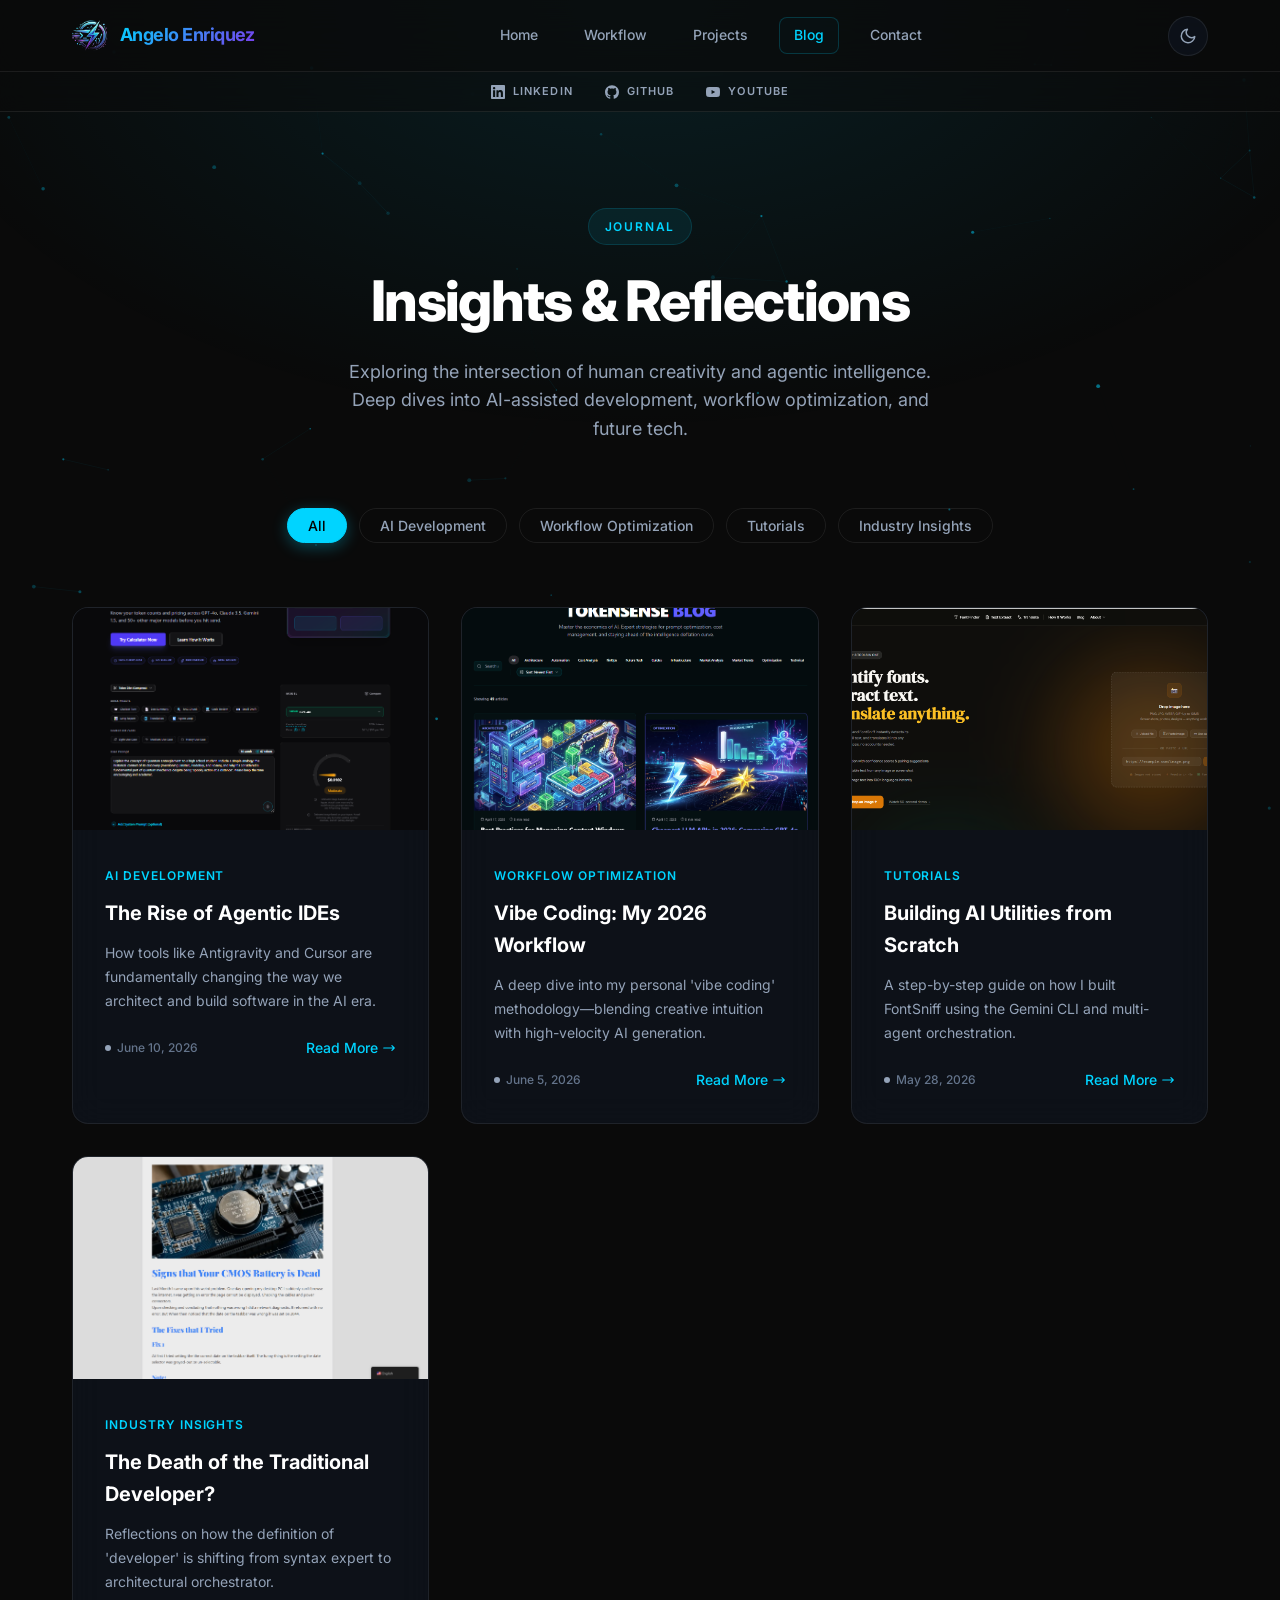
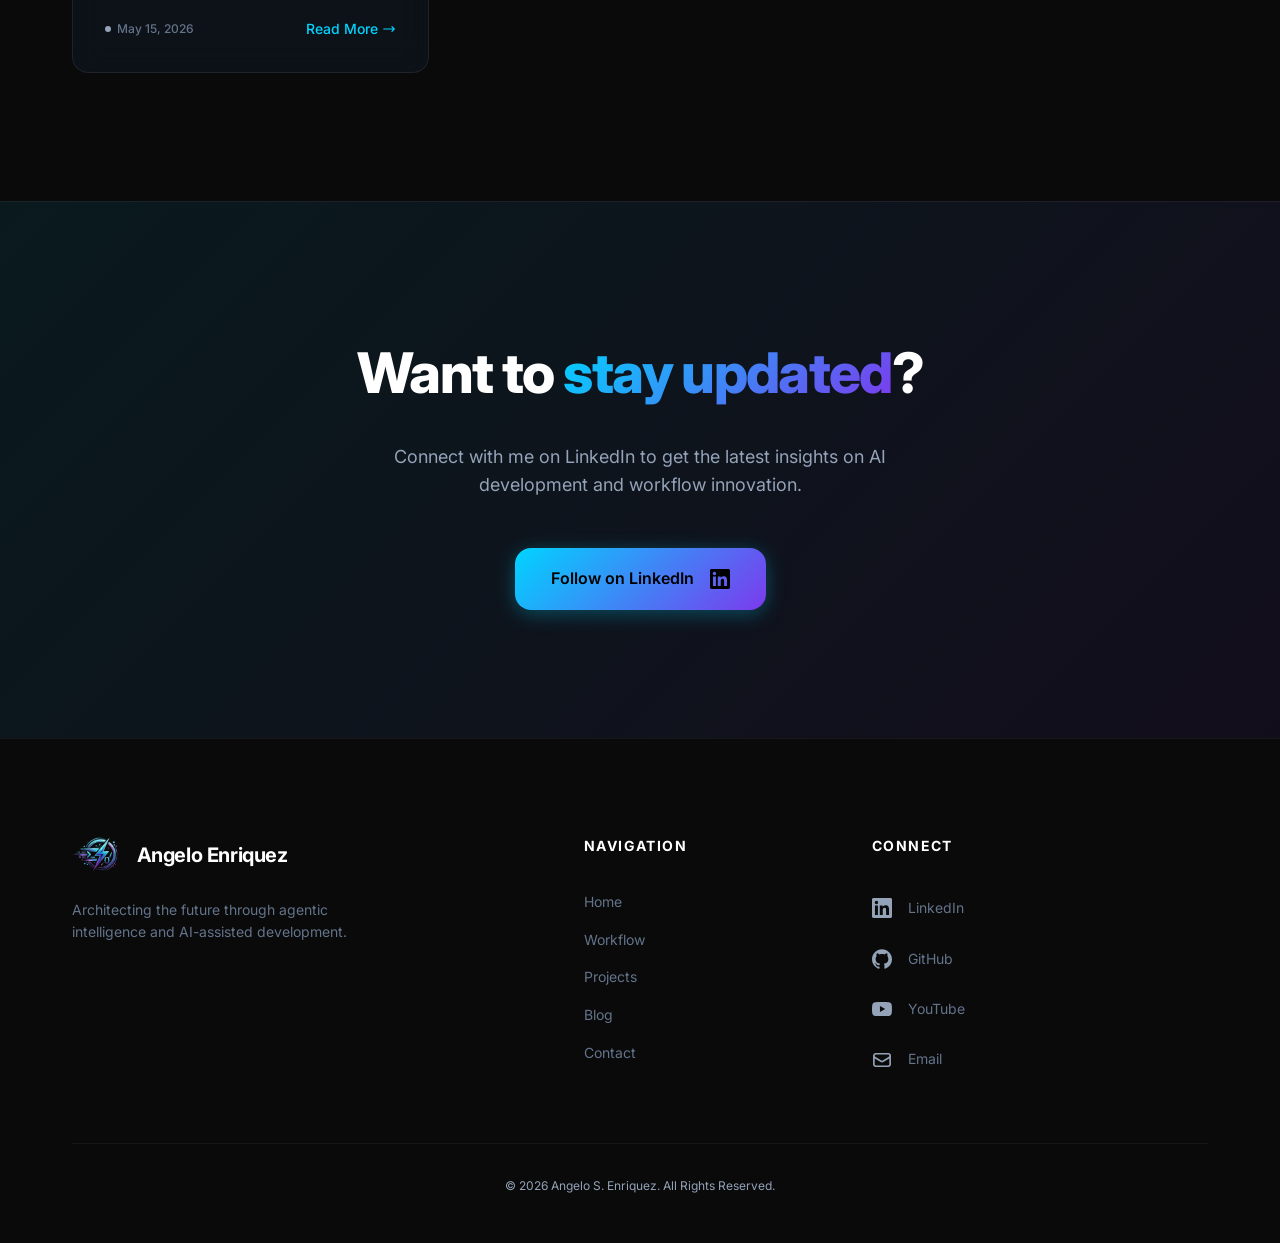
==== blog.html @ d11e5f52 "Update the website" ====
<!DOCTYPE html>
<html lang="en" data-theme="dark">
<head>
  <meta charset="UTF-8">
  <meta name="viewport" content="width=device-width, initial-scale=1.0">
  <title>Blog & Journal — Angelo S. Enriquez</title>
  <meta name="description" content="Read insights and reflections on AI development, workflow optimization, and the future of agentic intelligence by Angelo S. Enriquez.">
  <meta name="author" content="Angelo S. Enriquez">
  <meta property="og:title" content="Journal & Insights — Angelo S. Enriquez">
  <meta property="og:description" content="Deep dives into AI-assisted development, workflow automation, and reflections on the evolving tech landscape.">
  <meta property="og:type" content="website">
  <link rel="stylesheet" href="css/styles.css">
  <link rel="icon" type="image/png" href="Assets/website graphics/portfolio website logo_transparent.png">
</head>
<body>

  <!-- Loading Screen -->
  <div id="loading-screen" class="loading-screen">
    <div class="loader-ring"></div>
    <div class="loader-text">Loading</div>
  </div>

  <!-- Particles -->
  <canvas id="particles-canvas"></canvas>

  <!-- Navigation -->
  <nav class="navbar" role="navigation" aria-label="Main navigation">
    <div class="nav-inner">
      <a href="index.html" class="nav-logo" id="nav-logo">
        <img src="Assets/website graphics/portfolio website logo_transparent.png" alt="Angelo S. Enriquez Logo">
        <span>Angelo Enriquez</span>
      </a>
      <div class="nav-links" id="nav-links">
        <a href="index.html" class="nav-link" data-page="index.html">Home</a>
        <a href="workflow.html" class="nav-link" data-page="workflow.html">Workflow</a>
        <a href="projects.html" class="nav-link" data-page="projects.html">Projects</a>
        <a href="blog.html" class="nav-link active" data-page="blog.html">Blog</a>
        <a href="contact.html" class="nav-link" data-page="contact.html">Contact</a>
      </div>
      <div class="nav-actions">
        <button class="theme-toggle" id="theme-toggle" aria-label="Toggle dark/light mode">
          <svg class="icon-moon" xmlns="http://www.w3.org/2000/svg" fill="none" viewBox="0 0 24 24" stroke="currentColor" stroke-width="2"><path stroke-linecap="round" stroke-linejoin="round" d="M21 12.79A9 9 0 1111.21 3 7 7 0 0021 12.79z"/></svg>
          <svg class="icon-sun" xmlns="http://www.w3.org/2000/svg" fill="none" viewBox="0 0 24 24" stroke="currentColor" stroke-width="2"><circle cx="12" cy="12" r="5"/><path stroke-linecap="round" d="M12 1v2M12 21v2M4.22 4.22l1.42 1.42M18.36 18.36l1.42 1.42M1 12h2M21 12h2M4.22 19.78l1.42-1.42M18.36 5.64l1.42-1.42"/></svg>
        </button>
        <button class="nav-hamburger" id="nav-hamburger" aria-label="Toggle menu">
          <span></span><span></span><span></span>
        </button>
      </div>
    </div>
  </nav>

  <!-- Social Navigation Bar -->
  <div class="social-nav reveal">
    <div class="social-nav-inner">
      <div class="social-nav-list">
        <a href="https://www.linkedin.com/in/angelo-s-enriquez-aug2022/" class="social-nav-item" target="_blank" rel="noopener noreferrer">
          <svg xmlns="http://www.w3.org/2000/svg" fill="currentColor" viewBox="0 0 24 24"><path d="M20.447 20.452h-3.554v-5.569c0-1.328-.027-3.037-1.852-3.037-1.853 0-2.136 1.445-2.136 2.939v5.667H9.351V9h3.414v1.561h.046c.477-.9 1.637-1.85 3.37-1.85 3.601 0 4.267 2.37 4.267 5.455v6.286zM5.337 7.433a2.062 2.062 0 01-2.063-2.065 2.064 2.064 0 112.063 2.065zm1.782 13.019H3.555V9h3.564v11.452zM22.225 0H1.771C.792 0 0 .774 0 1.729v20.542C0 23.227.792 24 1.771 24h20.451C23.2 24 24 23.227 24 22.271V1.729C24 .774 23.2 0 22.222 0h.003z"/></svg>
          <span>LinkedIn</span>
        </a>
        <a href="https://github.com/artosien" class="social-nav-item" target="_blank" rel="noopener noreferrer">
          <svg xmlns="http://www.w3.org/2000/svg" fill="currentColor" viewBox="0 0 24 24"><path d="M12 .297c-6.63 0-12 5.373-12 12 0 5.303 3.438 9.8 8.205 11.385.6.113.82-.258.82-.577 0-.285-.01-1.04-.015-2.04-3.338.724-4.042-1.61-4.042-1.61C4.422 18.07 3.633 17.7 3.633 17.7c-1.087-.744.084-.729.084-.729 1.205.084 1.838 1.236 1.838 1.236 1.07 1.835 2.809 1.305 3.495.998.108-.776.417-1.305.76-1.605-2.665-.3-5.466-1.332-5.466-5.93 0-1.31.465-2.38 1.235-3.22-.135-.303-.54-1.523.105-3.176 0 0 1.005-.322 3.3 1.23.96-.267 1.98-.399 3-.405 1.02.006 2.04.138 3 .405 2.28-1.552 3.285-1.23 3.285-1.23.645 1.653.24 2.873.12 3.176.765.84 1.23 1.91 1.23 3.22 0 4.61-2.805 5.625-5.475 5.92.42.36.81 1.096.81 2.22 0 1.606-.015 2.896-.015 3.286 0 .315.21.69.825.57C20.565 22.092 24 17.592 24 12.297c0-6.627-5.373-12-12-12"/></svg>
          <span>GitHub</span>
        </a>
        <a href="https://www.youtube.com/@VibeCodePH" class="social-nav-item" target="_blank" rel="noopener noreferrer">
          <svg xmlns="http://www.w3.org/2000/svg" fill="currentColor" viewBox="0 0 24 24"><path d="M23.498 6.186a3.016 3.016 0 0 0-2.122-2.136C19.505 3.545 12 3.545 12 3.545s-7.505 0-9.377.505A3.017 3.017 0 0 0 .502 6.186C0 8.07 0 12 0 12s0 3.93.502 5.814a3.016 3.016 0 0 0 2.122 2.136c1.871.505 9.376.505 9.376.505s7.505 0 9.377-.505a3.015 3.015 0 0 0 2.122-2.136C24 15.93 24 12 24 12s0-3.93-.502-5.814zM9.545 15.568V8.432L15.818 12l-6.273 3.568z"/></svg>
          <span>YouTube</span>
        </a>
      </div>
    </div>
  </div>

  <!-- PAGE HEADER -->
  <section class="page-header section">
    <div class="container container--narrow">
      <span class="section-label reveal">Journal</span>
      <h1 class="section-title reveal reveal-delay-1">Insights & Reflections</h1>
      <p class="section-subtitle reveal reveal-delay-2">Exploring the intersection of human creativity and agentic intelligence. Deep dives into AI-assisted development, workflow optimization, and future tech.</p>
    </div>
  </section>

  <!-- BLOG POSTS -->
  <section class="section" style="padding-top: 0;">
    <div class="container">

      <!-- Filters -->
      <div class="filter-bar reveal" id="filter-bar">
        <button class="filter-btn active" data-filter="all">All</button>
        <button class="filter-btn" data-filter="ai">AI Development</button>
        <button class="filter-btn" data-filter="workflow">Workflow Optimization</button>
        <button class="filter-btn" data-filter="tutorials">Tutorials</button>
        <button class="filter-btn" data-filter="insights">Industry Insights</button>
      </div>

      <!-- Blog Grid -->
      <div class="cards-grid cards-grid--3" id="blog-grid">

        <!-- Post 1: AI Development -->
        <article class="project-card reveal" data-category="ai">
          <div class="project-card-image">
            <img src="Assets/Projects imagaes/tokensense-ai_v1_5.png" alt="AI Agent Workflow">
            <div class="project-card-overlay">
              <a href="#" class="btn btn--primary">Read Article</a>
            </div>
          </div>
          <div class="project-card-body">
            <span class="project-card-badge">AI Development</span>
            <h3 class="project-card-title">The Rise of Agentic IDEs</h3>
            <p class="project-card-desc">How tools like Antigravity and Cursor are fundamentally changing the way we architect and build software in the AI era.</p>
            <div class="project-card-footer">
              <span class="blog-date"><span class="dot"></span> June 10, 2026</span>
              <a href="#" class="project-link">
                Read More
                <svg xmlns="http://www.w3.org/2000/svg" fill="none" viewBox="0 0 24 24" stroke="currentColor" stroke-width="2"><path stroke-linecap="round" stroke-linejoin="round" d="M17 8l4 4m0 0l-4 4m4-4H3"/></svg>
              </a>
            </div>
          </div>
        </article>

        <!-- Post 2: Workflow -->
        <article class="project-card reveal reveal-delay-1" data-category="workflow">
          <div class="project-card-image">
            <img src="Assets/Projects imagaes/TOKENSENSE-BLOG.png" alt="Workflow automation">
            <div class="project-card-overlay">
              <a href="#" class="btn btn--primary">Read Article</a>
            </div>
          </div>
          <div class="project-card-body">
            <span class="project-card-badge">Workflow Optimization</span>
            <h3 class="project-card-title">Vibe Coding: My 2026 Workflow</h3>
            <p class="project-card-desc">A deep dive into my personal 'vibe coding' methodology—blending creative intuition with high-velocity AI generation.</p>
            <div class="project-card-footer">
              <span class="blog-date"><span class="dot"></span> June 5, 2026</span>
              <a href="#" class="project-link">
                Read More
                <svg xmlns="http://www.w3.org/2000/svg" fill="none" viewBox="0 0 24 24" stroke="currentColor" stroke-width="2"><path stroke-linecap="round" stroke-linejoin="round" d="M17 8l4 4m0 0l-4 4m4-4H3"/></svg>
              </a>
            </div>
          </div>
        </article>

        <!-- Post 3: Tutorials -->
        <article class="project-card reveal reveal-delay-2" data-category="tutorials">
          <div class="project-card-image">
            <img src="Assets/Projects imagaes/fontsniff image thumb.png" alt="Tutorial thumbnail">
            <div class="project-card-overlay">
              <a href="#" class="btn btn--primary">Read Article</a>
            </div>
          </div>
          <div class="project-card-body">
            <span class="project-card-badge">Tutorials</span>
            <h3 class="project-card-title">Building AI Utilities from Scratch</h3>
            <p class="project-card-desc">A step-by-step guide on how I built FontSniff using the Gemini CLI and multi-agent orchestration.</p>
            <div class="project-card-footer">
              <span class="blog-date"><span class="dot"></span> May 28, 2026</span>
              <a href="#" class="project-link">
                Read More
                <svg xmlns="http://www.w3.org/2000/svg" fill="none" viewBox="0 0 24 24" stroke="currentColor" stroke-width="2"><path stroke-linecap="round" stroke-linejoin="round" d="M17 8l4 4m0 0l-4 4m4-4H3"/></svg>
              </a>
            </div>
          </div>
        </article>

        <!-- Post 4: Insights -->
        <article class="project-card reveal reveal-delay-3" data-category="insights">
          <div class="project-card-image">
            <img src="Assets/Projects imagaes/ayospc blog.png" alt="Tech landscape">
            <div class="project-card-overlay">
              <a href="#" class="btn btn--primary">Read Article</a>
            </div>
          </div>
          <div class="project-card-body">
            <span class="project-card-badge">Industry Insights</span>
            <h3 class="project-card-title">The Death of the Traditional Developer?</h3>
            <p class="project-card-desc">Reflections on how the definition of 'developer' is shifting from syntax expert to architectural orchestrator.</p>
            <div class="project-card-footer">
              <span class="blog-date"><span class="dot"></span> May 15, 2026</span>
              <a href="#" class="project-link">
                Read More
                <svg xmlns="http://www.w3.org/2000/svg" fill="none" viewBox="0 0 24 24" stroke="currentColor" stroke-width="2"><path stroke-linecap="round" stroke-linejoin="round" d="M17 8l4 4m0 0l-4 4m4-4H3"/></svg>
              </a>
            </div>
          </div>
        </article>

      </div>

    </div>
  </section>

  <!-- CTA -->
  <section class="cta-section">
    <div class="container container--narrow cta-content">
      <h2 class="cta-title reveal">Want to <span class="text-gradient">stay updated</span>?</h2>
      <p class="cta-description reveal reveal-delay-1">Connect with me on LinkedIn to get the latest insights on AI development and workflow innovation.</p>
      <a href="https://www.linkedin.com/in/angelo-s-enriquez-aug2022/" class="btn btn--primary btn--large reveal reveal-delay-2" target="_blank" rel="noopener noreferrer">
        Follow on LinkedIn
        <svg xmlns="http://www.w3.org/2000/svg" fill="currentColor" viewBox="0 0 24 24" style="width: 20px; height: 20px; margin-left: 8px;"><path d="M20.447 20.452h-3.554v-5.569c0-1.328-.027-3.037-1.852-3.037-1.853 0-2.136 1.445-2.136 2.939v5.667H9.351V9h3.414v1.561h.046c.477-.9 1.637-1.85 3.37-1.85 3.601 0 4.267 2.37 4.267 5.455v6.286zM5.337 7.433a2.062 2.062 0 01-2.063-2.065 2.064 2.064 0 112.063 2.065zm1.782 13.019H3.555V9h3.564v11.452zM22.225 0H1.771C.792 0 0 .774 0 1.729v20.542C0 23.227.792 24 1.771 24h20.451C23.2 24 24 23.227 24 22.271V1.729C24 .774 23.2 0 22.222 0h.003z"/></svg>
      </a>
    </div>
  </section>

  <!-- FOOTER -->
  <footer class="footer">
    <div class="container">
      <div class="footer-grid">
        <!-- Brand Column -->
        <div class="footer-column footer-column--brand">
          <a href="index.html" class="footer-logo">
            <img src="Assets/website graphics/portfolio website logo_transparent.png" alt="Angelo S. Enriquez Logo">
            <span>Angelo Enriquez</span>
          </a>
          <p class="footer-description">Architecting the future through agentic intelligence and AI-assisted development.</p>
        </div>

        <!-- Navigation Column -->
        <div class="footer-column">
          <h4 class="footer-title">Navigation</h4>
          <ul class="footer-links">
            <li><a href="index.html">Home</a></li>
            <li><a href="workflow.html">Workflow</a></li>
            <li><a href="projects.html">Projects</a></li>
            <li><a href="blog.html">Blog</a></li>
            <li><a href="contact.html">Contact</a></li>
          </ul>
        </div>

        <!-- Social Column -->
        <div class="footer-column">
          <h4 class="footer-title">Connect</h4>
          <div class="footer-social-list">
            <a href="https://www.linkedin.com/in/angelo-s-enriquez-aug2022/" class="footer-social-item" target="_blank" rel="noopener noreferrer">
              <svg xmlns="http://www.w3.org/2000/svg" fill="currentColor" viewBox="0 0 24 24"><path d="M20.447 20.452h-3.554v-5.569c0-1.328-.027-3.037-1.852-3.037-1.853 0-2.136 1.445-2.136 2.939v5.667H9.351V9h3.414v1.561h.046c.477-.9 1.637-1.85 3.37-1.85 3.601 0 4.267 2.37 4.267 5.455v6.286zM5.337 7.433a2.062 2.062 0 01-2.063-2.065 2.064 2.064 0 112.063 2.065zm1.782 13.019H3.555V9h3.564v11.452zM22.225 0H1.771C.792 0 0 .774 0 1.729v20.542C0 23.227.792 24 1.771 24h20.451C23.2 24 24 23.227 24 22.271V1.729C24 .774 23.2 0 22.222 0h.003z"/></svg>
              <span>LinkedIn</span>
            </a>
            <a href="https://github.com/artosien" class="footer-social-item" target="_blank" rel="noopener noreferrer">
              <svg xmlns="http://www.w3.org/2000/svg" fill="currentColor" viewBox="0 0 24 24"><path d="M12 .297c-6.63 0-12 5.373-12 12 0 5.303 3.438 9.8 8.205 11.385.6.113.82-.258.82-.577 0-.285-.01-1.04-.015-2.04-3.338.724-4.042-1.61-4.042-1.61C4.422 18.07 3.633 17.7 3.633 17.7c-1.087-.744.084-.729.084-.729 1.205.084 1.838 1.236 1.838 1.236 1.07 1.835 2.809 1.305 3.495.998.108-.776.417-1.305.76-1.605-2.665-.3-5.466-1.332-5.466-5.93 0-1.31.465-2.38 1.235-3.22-.135-.303-.54-1.523.105-3.176 0 0 1.005-.322 3.3 1.23.96-.267 1.98-.399 3-.405 1.02.006 2.04.138 3 .405 2.28-1.552 3.285-1.23 3.285-1.23.645 1.653.24 2.873.12 3.176.765.84 1.23 1.91 1.23 3.22 0 4.61-2.805 5.625-5.475 5.92.42.36.81 1.096.81 2.22 0 1.606-.015 2.896-.015 3.286 0 .315.21.69.825.57C20.565 22.092 24 17.592 24 12.297c0-6.627-5.373-12-12-12"/></svg>
              <span>GitHub</span>
            </a>
            <a href="https://www.youtube.com/@VibeCodePH" class="footer-social-item" target="_blank" rel="noopener noreferrer">
              <svg xmlns="http://www.w3.org/2000/svg" fill="currentColor" viewBox="0 0 24 24"><path d="M23.498 6.186a3.016 3.016 0 0 0-2.122-2.136C19.505 3.545 12 3.545 12 3.545s-7.505 0-9.377.505A3.017 3.017 0 0 0 .502 6.186C0 8.07 0 12 0 12s0 3.93.502 5.814a3.016 3.016 0 0 0 2.122 2.136c1.871.505 9.376.505 9.376.505s7.505 0 9.377-.505a3.015 3.015 0 0 0 2.122-2.136C24 15.93 24 12 24 12s0-3.93-.502-5.814zM9.545 15.568V8.432L15.818 12l-6.273 3.568z"/></svg>
              <span>YouTube</span>
            </a>
            <a href="mailto:angeloz8enriquez@gmail.com" class="footer-social-item">
              <svg xmlns="http://www.w3.org/2000/svg" fill="none" viewBox="0 0 24 24" stroke="currentColor" stroke-width="2"><path stroke-linecap="round" stroke-linejoin="round" d="M21.75 6.75v10.5a2.25 2.25 0 01-2.25 2.25h-15a2.25 2.25 0 01-2.25-2.25V6.75m19.5 0A2.25 2.25 0 0019.5 4.5h-15a2.25 2.25 0 00-2.25 2.25m19.5 0v.243a2.25 2.25 0 01-1.07 1.916l-7.5 4.615a2.25 2.25 0 01-2.36 0L3.32 8.91a2.25 2.25 0 01-1.07-1.916V6.75"/></svg>
              <span>Email</span>
            </a>
          </div>
        </div>
      </div>
      <div class="footer-bottom">
        <span class="footer-copyright">&copy; 2026 Angelo S. Enriquez. All Rights Reserved.</span>
      </div>
    </div>
  </footer>

  <script src="js/main.js"></script>
  <script src="js/blog.js"></script>
</body>
</html>
---- css/styles.css ----
/* ============================================
   DESIGN SYSTEM — Angelo S. Enriquez Portfolio
   ============================================ */

/* --- Google Fonts --- */
@import url('https://fonts.googleapis.com/css2?family=Inter:wght@400;500;600;700;800;900&display=swap');

/* --- CSS Custom Properties --- */
:root {
  /* Colors */
  --bg-primary: #0A0A0A;
  --bg-secondary: #111827;
  --bg-tertiary: #1a1f2e;
  --accent: #00D4FF;
  --accent-rgb: 0, 212, 255;
  --accent-secondary: #7C3AED;
  --accent-secondary-rgb: 124, 58, 237;
  --text-primary: #FFFFFF;
  --text-muted: #94A3B8;
  --text-dim: #64748b;
  --border-color: rgba(255, 255, 255, 0.06);
  --border-glow: rgba(0, 212, 255, 0.15);
  --glass-bg: rgba(17, 24, 39, 0.6);
  --glass-border: rgba(255, 255, 255, 0.08);
  --glass-shadow: 0 8px 32px rgba(0, 0, 0, 0.4);
  --card-bg: rgba(17, 24, 39, 0.5);
  --card-hover-bg: rgba(17, 24, 39, 0.7);
  --gradient-accent: linear-gradient(135deg, var(--accent), var(--accent-secondary));
  --gradient-hero: linear-gradient(135deg, rgba(0, 212, 255, 0.08), rgba(124, 58, 237, 0.08));
  --gradient-radial: radial-gradient(ellipse at 50% 0%, rgba(0, 212, 255, 0.1) 0%, transparent 60%);

  /* Typography */
  --font-family: 'Inter', -apple-system, BlinkMacSystemFont, 'Segoe UI', sans-serif;
  --font-size-xs: 0.75rem;
  --font-size-sm: 0.875rem;
  --font-size-base: 1rem;
  --font-size-lg: 1.125rem;
  --font-size-xl: 1.25rem;
  --font-size-2xl: 1.5rem;
  --font-size-3xl: 1.875rem;
  --font-size-4xl: 2.25rem;
  --font-size-5xl: clamp(2.5rem, 5vw, 3.5rem);
  --font-size-hero: clamp(2.75rem, 6vw, 4.5rem);
  --line-height-tight: 1.15;
  --line-height-normal: 1.6;
  --letter-spacing-tight: -0.03em;

  /* Spacing */
  --space-xs: 0.5rem;
  --space-sm: 0.75rem;
  --space-md: 1rem;
  --space-lg: 1.5rem;
  --space-xl: 2rem;
  --space-2xl: 3rem;
  --space-3xl: 4rem;
  --space-4xl: 6rem;
  --space-5xl: 8rem;

  /* Layout */
  --container-max: 1200px;
  --container-narrow: 800px;
  --nav-height: 72px;
  --border-radius-sm: 8px;
  --border-radius-md: 12px;
  --border-radius-lg: 16px;
  --border-radius-xl: 24px;
  --border-radius-full: 9999px;

  /* Transitions */
  --transition-fast: 0.2s cubic-bezier(0.4, 0, 0.2, 1);
  --transition-base: 0.3s cubic-bezier(0.4, 0, 0.2, 1);
  --transition-slow: 0.5s cubic-bezier(0.4, 0, 0.2, 1);
  --transition-spring: 0.6s cubic-bezier(0.34, 1.56, 0.64, 1);
}

/* --- Light Theme --- */
[data-theme="light"] {
  --bg-primary: #f8fafc;
  --bg-secondary: #e2e8f0;
  --bg-tertiary: #cbd5e1;
  --text-primary: #0f172a;
  --text-muted: #475569;
  --text-dim: #64748b;
  --border-color: rgba(0, 0, 0, 0.08);
  --border-glow: rgba(0, 212, 255, 0.2);
  --glass-bg: rgba(255, 255, 255, 0.7);
  --glass-border: rgba(0, 0, 0, 0.06);
  --glass-shadow: 0 8px 32px rgba(0, 0, 0, 0.1);
  --card-bg: rgba(255, 255, 255, 0.6);
  --card-hover-bg: rgba(255, 255, 255, 0.85);
  --gradient-hero: linear-gradient(135deg, rgba(0, 212, 255, 0.05), rgba(124, 58, 237, 0.05));
  --gradient-radial: radial-gradient(ellipse at 50% 0%, rgba(0, 212, 255, 0.06) 0%, transparent 60%);
}

/* --- Reset & Base --- */
*,
*::before,
*::after {
  margin: 0;
  padding: 0;
  box-sizing: border-box;
}

html {
  scroll-behavior: smooth;
  -webkit-font-smoothing: antialiased;
  -moz-osx-font-smoothing: grayscale;
}

body {
  font-family: var(--font-family);
  font-size: var(--font-size-base);
  line-height: var(--line-height-normal);
  color: var(--text-primary);
  background-color: var(--bg-primary);
  overflow-x: hidden;
  min-height: 100vh;
}

a {
  color: inherit;
  text-decoration: none;
}

img {
  max-width: 100%;
  height: auto;
  display: block;
}

button {
  font-family: inherit;
  cursor: pointer;
  border: none;
  background: none;
}

ul, ol {
  list-style: none;
}

input, textarea, select {
  font-family: inherit;
  font-size: inherit;
}

::selection {
  background: rgba(var(--accent-rgb), 0.3);
  color: var(--text-primary);
}

/* --- Loading Screen --- */
.loading-screen {
  position: fixed;
  inset: 0;
  z-index: 10000;
  background: var(--bg-primary);
  display: flex;
  align-items: center;
  justify-content: center;
  flex-direction: column;
  gap: var(--space-lg);
  transition: opacity 0.6s ease, visibility 0.6s ease;
}

.loading-screen.hidden {
  opacity: 0;
  visibility: hidden;
  pointer-events: none;
}

.loader-ring {
  width: 56px;
  height: 56px;
  border-radius: 50%;
  border: 3px solid var(--border-color);
  border-top-color: var(--accent);
  animation: spin 0.9s linear infinite;
}

.loader-text {
  font-size: var(--font-size-sm);
  color: var(--text-muted);
  letter-spacing: 0.15em;
  text-transform: uppercase;
  font-weight: 500;
}

@keyframes spin {
  to { transform: rotate(360deg); }
}

/* --- Particle Canvas --- */
#particles-canvas {
  position: fixed;
  inset: 0;
  z-index: 0;
  pointer-events: none;
}

/* --- Container --- */
.container {
  width: 100%;
  max-width: var(--container-max);
  margin: 0 auto;
  padding: 0 var(--space-xl);
}

.container--narrow {
  max-width: var(--container-narrow);
}

/* --- Navigation --- */
.navbar {
  position: fixed;
  top: 0;
  left: 0;
  right: 0;
  height: var(--nav-height);
  z-index: 1000;
  background: rgba(10, 10, 10, 0.75);
  backdrop-filter: blur(20px);
  -webkit-backdrop-filter: blur(20px);
  border-bottom: 1px solid var(--glass-border);
  transition: var(--transition-base);
}

[data-theme="light"] .navbar {
  background: rgba(248, 250, 252, 0.8);
}

.navbar.scrolled {
  background: rgba(10, 10, 10, 0.92);
  box-shadow: 0 4px 30px rgba(0, 0, 0, 0.3);
}

[data-theme="light"] .navbar.scrolled {
  background: rgba(248, 250, 252, 0.95);
  box-shadow: 0 4px 30px rgba(0, 0, 0, 0.08);
}

.nav-inner {
  display: flex;
  align-items: center;
  justify-content: space-between;
  height: 100%;
  max-width: var(--container-max);
  margin: 0 auto;
  padding: 0 var(--space-xl);
}

.nav-logo {
  display: flex;
  align-items: center;
  gap: var(--space-sm);
  font-weight: 700;
  font-size: var(--font-size-lg);
  letter-spacing: var(--letter-spacing-tight);
  z-index: 1001;
  transition: transform var(--transition-fast);
}

.nav-logo:hover {
  transform: scale(1.03);
}

.nav-logo img {
  width: 36px;
  height: 36px;
  border-radius: var(--border-radius-sm);
  object-fit: cover;
  transition: transform var(--transition-base), box-shadow var(--transition-base);
}

.nav-logo:hover img {
  transform: rotate(5deg) scale(1.05);
  box-shadow: 0 0 12px rgba(var(--accent-rgb), 0.35);
}

.nav-logo span {
  background: var(--gradient-accent);
  -webkit-background-clip: text;
  -webkit-text-fill-color: transparent;
  background-clip: text;
}

.nav-links {
  display: flex;
  align-items: center;
  gap: var(--space-md);
}

.nav-link {
  position: relative;
  font-size: var(--font-size-sm);
  font-weight: 500;
  color: var(--text-muted);
  transition: all var(--transition-fast);
  padding: 6px 14px;
  border: 1px solid transparent;
  border-radius: var(--border-radius-sm);
  display: inline-block;
}

.nav-link:hover {
  color: var(--accent);
  background: rgba(var(--accent-rgb), 0.05);
  border-color: rgba(var(--accent-rgb), 0.45);
  box-shadow: 0 0 12px rgba(var(--accent-rgb), 0.25), inset 0 0 6px rgba(var(--accent-rgb), 0.1);
  transform: translateY(-1px);
}

.nav-link.active {
  color: var(--accent);
  background: rgba(var(--accent-rgb), 0.02);
  border-color: rgba(var(--accent-rgb), 0.2);
}

.nav-link--external {
  display: flex;
  align-items: center;
  gap: 4px;
}

.nav-link--external svg {
  width: 12px;
  height: 12px;
  opacity: 0.5;
}

.nav-actions {
  display: flex;
  align-items: center;
  gap: var(--space-md);
}

/* Theme Toggle */
.theme-toggle {
  width: 40px;
  height: 40px;
  border-radius: var(--border-radius-full);
  display: flex;
  align-items: center;
  justify-content: center;
  color: var(--text-muted);
  background: var(--card-bg);
  border: 1px solid var(--glass-border);
  transition: all var(--transition-fast);
}

.theme-toggle:hover {
  color: var(--accent);
  border-color: var(--accent);
  transform: translateY(-2px) scale(1.05);
  box-shadow: 0 4px 12px rgba(var(--accent-rgb), 0.25);
}

.theme-toggle .icon-sun,
.theme-toggle .icon-moon {
  width: 18px;
  height: 18px;
}

.theme-toggle .icon-sun { display: none; }
[data-theme="light"] .theme-toggle .icon-sun { display: block; }
[data-theme="light"] .theme-toggle .icon-moon { display: none; }

/* Mobile Nav */
.nav-hamburger {
  display: none;
  flex-direction: column;
  gap: 5px;
  width: 24px;
  z-index: 1001;
}

.nav-hamburger span {
  display: block;
  width: 100%;
  height: 2px;
  background: var(--text-primary);
  border-radius: 2px;
  transition: var(--transition-base);
  transform-origin: center;
}

.nav-hamburger.active span:nth-child(1) {
  transform: translateY(7px) rotate(45deg);
}

.nav-hamburger.active span:nth-child(2) {
  opacity: 0;
  transform: scaleX(0);
}

.nav-hamburger.active span:nth-child(3) {
  transform: translateY(-7px) rotate(-45deg);
}

@media (max-width: 768px) {
  .nav-hamburger {
    display: flex;
  }

  .nav-links {
    position: fixed;
    inset: 0;
    background: rgba(10, 10, 10, 0.97);
    backdrop-filter: blur(24px);
    flex-direction: column;
    justify-content: center;
    gap: var(--space-2xl);
    transform: translateX(100%);
    transition: transform var(--transition-slow);
    z-index: 1000;
  }

  [data-theme="light"] .nav-links {
    background: rgba(248, 250, 252, 0.97);
  }

  .nav-links.open {
    transform: translateX(0);
  }

  .nav-link {
    font-size: var(--font-size-2xl);
  }

  .nav-actions {
    position: fixed;
    top: var(--space-lg);
    right: calc(var(--space-xl) + 40px);
    z-index: 1001;
  }
}

/* --- Social Navigation Bar --- */
.social-nav {
  position: fixed;
  top: var(--nav-height);
  left: 0;
  right: 0;
  height: 40px;
  background: rgba(10, 10, 10, 0.5);
  backdrop-filter: blur(10px);
  -webkit-backdrop-filter: blur(10px);
  border-bottom: 1px solid var(--glass-border);
  z-index: 999;
  display: flex;
  align-items: center;
  justify-content: center;
  transition: var(--transition-base);
}

[data-theme="light"] .social-nav {
  background: rgba(248, 250, 252, 0.6);
}

.social-nav-inner {
  display: flex;
  align-items: center;
  justify-content: center;
  width: 100%;
  max-width: var(--container-max);
  padding: 0 var(--space-xl);
}

.social-nav-list {
  display: flex;
  gap: var(--space-xl);
  list-style: none;
  padding: 0;
  margin: 0;
}

.social-nav-item {
  display: flex;
  align-items: center;
  gap: var(--space-xs);
  color: var(--text-muted);
  font-size: 11px;
  font-weight: 600;
  text-transform: uppercase;
  letter-spacing: 0.1em;
  text-decoration: none;
  transition: all var(--transition-fast);
}

.social-nav-item:hover {
  color: var(--accent);
  transform: translateY(-1px);
}

.social-nav-item svg {
  width: 14px;
  height: 14px;
}

@media (max-width: 480px) {
  .social-nav-item span {
    display: none;
  }
  .social-nav-list {
    gap: var(--space-2xl);
  }
  .social-nav-item svg {
    width: 18px;
    height: 18px;
  }
}

/* --- Section Base --- */
.section {
  position: relative;
  padding: var(--space-5xl) 0;
  z-index: 1;
}

.section--first {
  padding-top: calc(var(--nav-height) + 40px + var(--space-5xl));
}

.section-header {
  text-align: center;
  margin-bottom: var(--space-4xl);
}

.section-label {
  display: inline-flex;
  align-items: center;
  gap: var(--space-xs);
  font-size: var(--font-size-xs);
  font-weight: 600;
  letter-spacing: 0.15em;
  text-transform: uppercase;
  color: var(--accent);
  margin-bottom: var(--space-lg);
  padding: var(--space-xs) var(--space-md);
  background: rgba(var(--accent-rgb), 0.08);
  border: 1px solid rgba(var(--accent-rgb), 0.15);
  border-radius: var(--border-radius-full);
}

.section-title {
  font-size: var(--font-size-5xl);
  font-weight: 800;
  line-height: var(--line-height-tight);
  letter-spacing: var(--letter-spacing-tight);
  margin-bottom: var(--space-lg);
}

.section-subtitle {
  font-size: var(--font-size-lg);
  color: var(--text-muted);
  max-width: 600px;
  margin: 0 auto;
  line-height: var(--line-height-normal);
}

/* --- Hero Section --- */
.hero {
  min-height: 100vh;
  display: flex;
  align-items: center;
  padding-top: calc(var(--nav-height) + 40px);
  position: relative;
  overflow: hidden;
}

.hero::before {
  content: '';
  position: absolute;
  top: -30%;
  left: 50%;
  transform: translateX(-50%);
  width: 140%;
  height: 80%;
  background: var(--gradient-radial);
  pointer-events: none;
}

.hero-grid {
  display: grid;
  grid-template-columns: 1fr 1fr;
  gap: var(--space-4xl);
  align-items: center;
}

.hero-content {
  position: relative;
  z-index: 2;
}

.hero-badge {
  display: inline-flex;
  align-items: center;
  gap: var(--space-xs);
  font-size: var(--font-size-sm);
  font-weight: 500;
  color: var(--accent);
  padding: var(--space-xs) var(--space-md);
  background: rgba(var(--accent-rgb), 0.08);
  border: 1px solid rgba(var(--accent-rgb), 0.2);
  border-radius: var(--border-radius-full);
  margin-bottom: var(--space-xl);
}

.hero-badge .pulse-dot {
  width: 8px;
  height: 8px;
  background: var(--accent);
  border-radius: 50%;
  animation: pulse-glow 2s infinite;
}

.hero-pretitle {
  display: block;
  font-family: monospace;
  font-size: var(--font-size-lg);
  font-weight: 600;
  color: var(--accent);
  margin-bottom: var(--space-sm);
  letter-spacing: 0.05em;
}

.hero-title {
  font-size: var(--font-size-hero);
  font-weight: 900;
  line-height: 1.05;
  letter-spacing: -0.04em;
  margin-bottom: var(--space-lg);
}

.hero-title .gradient-text {
  background: var(--gradient-accent);
  -webkit-background-clip: text;
  -webkit-text-fill-color: transparent;
  background-clip: text;
}

.hero-subtitle {
  font-size: var(--font-size-sm);
  font-weight: 500;
  color: var(--text-muted);
  letter-spacing: 0.1em;
  text-transform: uppercase;
  margin-bottom: var(--space-xl);
  display: flex;
  align-items: center;
  gap: var(--space-sm);
  flex-wrap: wrap;
}

.hero-subtitle .dot {
  width: 4px;
  height: 4px;
  background: var(--accent);
  border-radius: 50%;
}

.hero-description {
  font-size: var(--font-size-lg);
  color: var(--text-muted);
  line-height: 1.8;
  margin-bottom: var(--space-2xl);
  max-width: 540px;
}

.hero-ctas {
  display: flex;
  gap: var(--space-md);
  flex-wrap: wrap;
}

.hero-visual {
  position: relative;
  z-index: 2;
  display: flex;
  align-items: center;
  justify-content: center;
}

.hero-image-wrapper {
  position: relative;
  width: 380px;
  height: 380px;
}

.hero-image-wrapper::before {
  content: '';
  position: absolute;
  inset: -3px;
  border-radius: 50%;
  background: var(--gradient-accent);
  opacity: 0.5;
  animation: rotate-slow 8s linear infinite;
}

.hero-image-wrapper::after {
  content: '';
  position: absolute;
  inset: -20px;
  border-radius: 50%;
  border: 1px solid rgba(var(--accent-rgb), 0.1);
  animation: pulse-ring 4s ease-in-out infinite;
}

.hero-profile-img {
  width: 100%;
  height: 100%;
  border-radius: 50%;
  object-fit: cover;
  border: 4px solid var(--bg-primary);
  position: relative;
  z-index: 1;
  transition: transform var(--transition-base), border-color var(--transition-base), box-shadow var(--transition-base);
}

.hero-profile-img:hover {
  transform: scale(1.05);
  border-color: var(--accent);
  box-shadow: 0 0 24px rgba(var(--accent-rgb), 0.35);
}

/* Floating elements around hero image */
.hero-float {
  position: absolute;
  padding: var(--space-xs) var(--space-md);
  background: var(--glass-bg);
  backdrop-filter: blur(12px);
  border: 1px solid var(--glass-border);
  border-radius: var(--border-radius-md);
  font-size: var(--font-size-xs);
  font-weight: 500;
  color: var(--text-muted);
  z-index: 3;
  white-space: nowrap;
}

.hero-float--1 {
  top: 10%;
  right: -20px;
  animation: float 6s ease-in-out infinite;
  color: var(--accent);
  border-color: rgba(var(--accent-rgb), 0.2);
}

.hero-float--2 {
  bottom: 15%;
  left: -30px;
  animation: float 6s ease-in-out infinite 1.5s;
  color: var(--accent-secondary);
  border-color: rgba(var(--accent-secondary-rgb), 0.2);
}

.hero-float--3 {
  top: 45%;
  left: -50px;
  animation: float 6s ease-in-out infinite 3s;
}

@media (max-width: 1024px) {
  .hero-grid {
    grid-template-columns: 1fr;
    text-align: center;
    gap: var(--space-3xl);
  }
  .hero-subtitle {
    justify-content: center;
  }
  .hero-description {
    margin: 0 auto var(--space-2xl);
  }
  .hero-ctas {
    justify-content: center;
  }
  .hero-image-wrapper {
    width: 280px;
    height: 280px;
    margin: 0 auto;
  }
  .hero-float { display: none; }
}

@media (max-width: 480px) {
  .hero-title {
    font-size: clamp(2rem, 8vw, 2.75rem);
  }
  .hero-image-wrapper {
    width: 220px;
    height: 220px;
  }
}

/* --- Buttons --- */
.btn {
  display: inline-flex;
  align-items: center;
  justify-content: center;
  gap: var(--space-xs);
  padding: 14px 28px;
  font-size: var(--font-size-sm);
  font-weight: 600;
  border-radius: var(--border-radius-md);
  transition: all var(--transition-base);
  position: relative;
  overflow: hidden;
}

.btn--primary {
  background: var(--gradient-accent);
  color: #000;
  box-shadow: 0 4px 20px rgba(var(--accent-rgb), 0.3);
}

.btn--primary:hover {
  transform: translateY(-2px);
  box-shadow: 0 8px 30px rgba(var(--accent-rgb), 0.45);
}

.btn--secondary {
  background: transparent;
  color: var(--text-primary);
  border: 1px solid var(--glass-border);
  backdrop-filter: blur(8px);
}

.btn--secondary:hover {
  border-color: var(--accent);
  color: var(--accent);
  transform: translateY(-2px);
  box-shadow: 0 4px 20px rgba(var(--accent-rgb), 0.15);
}

.btn--large {
  padding: 18px 36px;
  font-size: var(--font-size-base);
  border-radius: var(--border-radius-lg);
}

.btn svg {
  width: 16px;
  height: 16px;
}

/* --- Cards --- */
.card {
  background: var(--card-bg);
  backdrop-filter: blur(16px);
  border: 1px solid var(--glass-border);
  border-radius: var(--border-radius-lg);
  padding: var(--space-2xl);
  transition: all var(--transition-base);
  position: relative;
  overflow: hidden;
}

.card::before {
  content: '';
  position: absolute;
  top: 0;
  left: 0;
  right: 0;
  height: 1px;
  background: linear-gradient(90deg, transparent, rgba(var(--accent-rgb), 0.3), transparent);
  opacity: 0;
  transition: opacity var(--transition-base);
}

.card:hover {
  background: var(--card-hover-bg);
  border-color: var(--border-glow);
  transform: translateY(-4px);
  box-shadow: 0 16px 40px rgba(0, 0, 0, 0.3), 0 0 0 1px rgba(var(--accent-rgb), 0.1);
}

.card:hover::before {
  opacity: 1;
}

.card-icon {
  width: 48px;
  height: 48px;
  border-radius: var(--border-radius-md);
  display: flex;
  align-items: center;
  justify-content: center;
  margin-bottom: var(--space-lg);
  background: rgba(var(--accent-rgb), 0.1);
  color: var(--accent);
}

.card-icon svg {
  width: 24px;
  height: 24px;
}

.card-title {
  font-size: var(--font-size-xl);
  font-weight: 700;
  margin-bottom: var(--space-sm);
}

.card-description {
  font-size: var(--font-size-sm);
  color: var(--text-muted);
  line-height: 1.7;
}

/* Cards Grid */
.cards-grid {
  display: grid;
  grid-template-columns: repeat(auto-fit, minmax(260px, 1fr));
  gap: var(--space-xl);
}

.cards-grid--3 {
  grid-template-columns: repeat(3, 1fr);
}

.cards-grid--4 {
  grid-template-columns: repeat(4, 1fr);
}

@media (max-width: 1024px) {
  .cards-grid--3,
  .cards-grid--4 {
    grid-template-columns: repeat(2, 1fr);
  }
}

@media (max-width: 640px) {
  .cards-grid--3,
  .cards-grid--4,
  .cards-grid {
    grid-template-columns: 1fr;
  }
}

/* --- Tech Stack Cards --- */
.tech-category {
  margin-bottom: var(--space-xs);
}

.tech-category-title {
  font-size: var(--font-size-sm);
  font-weight: 600;
  color: var(--accent);
  margin-bottom: var(--space-md);
  text-transform: uppercase;
  letter-spacing: 0.1em;
}

.tech-pills {
  display: flex;
  flex-wrap: wrap;
  gap: var(--space-xs);
}

.tech-pill {
  display: inline-flex;
  align-items: center;
  gap: 6px;
  padding: 6px 14px;
  font-size: var(--font-size-xs);
  font-weight: 500;
  color: var(--text-muted);
  background: rgba(255, 255, 255, 0.04);
  border: 1px solid var(--glass-border);
  border-radius: var(--border-radius-full);
  transition: all var(--transition-fast);
}

.tech-pill svg {
  width: 14px;
  height: 14px;
  flex-shrink: 0;
  transition: transform var(--transition-fast);
}

.tech-pill:hover svg {
  transform: scale(1.15);
}

.tech-pill:hover {
  color: var(--accent);
  border-color: rgba(var(--accent-rgb), 0.3);
  background: rgba(var(--accent-rgb), 0.06);
}

/* --- Project Cards --- */
.project-card {
  background: var(--card-bg);
  backdrop-filter: blur(16px);
  border: 1px solid var(--glass-border);
  border-radius: var(--border-radius-lg);
  overflow: hidden;
  transition: all var(--transition-base);
  position: relative;
}

.project-card:hover {
  border-color: var(--border-glow);
  transform: translateY(-6px);
  box-shadow: 0 20px 50px rgba(0, 0, 0, 0.35), 0 0 0 1px rgba(var(--accent-rgb), 0.1);
}

.project-card-image {
  position: relative;
  overflow: hidden;
  aspect-ratio: 16 / 10;
}

.project-card-image img {
  width: 100%;
  height: 100%;
  object-fit: cover;
  transition: transform var(--transition-slow);
}

.project-card:hover .project-card-image img {
  transform: scale(1.05);
}

.project-card-overlay {
  position: absolute;
  inset: 0;
  background: linear-gradient(to top, rgba(10, 10, 10, 0.8) 0%, transparent 60%);
  opacity: 0;
  transition: opacity var(--transition-base);
  display: flex;
  align-items: flex-end;
  padding: var(--space-lg);
}

.project-card:hover .project-card-overlay {
  opacity: 1;
}

.project-card-body {
  padding: var(--space-xl);
}

.project-card-badge {
  display: inline-flex;
  align-items: center;
  gap: 6px;
  font-size: var(--font-size-xs);
  font-weight: 600;
  text-transform: uppercase;
  letter-spacing: 0.08em;
  color: var(--accent);
  margin-bottom: var(--space-sm);
}

.project-card-title {
  font-size: var(--font-size-xl);
  font-weight: 700;
  margin-bottom: var(--space-sm);
}

.project-card-desc {
  font-size: var(--font-size-sm);
  color: var(--text-muted);
  line-height: 1.7;
  margin-bottom: var(--space-lg);
}

.project-card-footer {
  display: flex;
  align-items: center;
  justify-content: space-between;
}

.project-status {
  display: inline-flex;
  align-items: center;
  gap: 6px;
  font-size: var(--font-size-xs);
  font-weight: 500;
  color: #34d399;
}

.project-status .dot {
  width: 6px;
  height: 6px;
  background: #34d399;
  border-radius: 50%;
  animation: pulse-glow 2s infinite;
}

.project-link {
  font-size: var(--font-size-sm);
  font-weight: 500;
  color: var(--accent);
  display: inline-flex;
  align-items: center;
  gap: 4px;
  transition: gap var(--transition-fast);
}

.project-link:hover {
  gap: 8px;
}

.project-link svg {
  width: 14px;
  height: 14px;
}

.blog-date {
  display: inline-flex;
  align-items: center;
  gap: 6px;
  font-size: var(--font-size-xs);
  font-weight: 500;
  color: var(--text-dim);
}

.blog-date .dot {
  width: 6px;
  height: 6px;
  background: var(--text-muted);
  border-radius: 50%;
}

/* --- Project Filters --- */
.filter-bar {
  display: flex;
  align-items: center;
  justify-content: center;
  gap: var(--space-sm);
  margin-bottom: var(--space-3xl);
  flex-wrap: wrap;
}

.filter-btn {
  padding: 8px 20px;
  font-size: var(--font-size-sm);
  font-weight: 500;
  color: var(--text-muted);
  background: transparent;
  border: 1px solid var(--glass-border);
  border-radius: var(--border-radius-full);
  transition: all var(--transition-fast);
}

.filter-btn:hover {
  color: var(--text-primary);
  border-color: var(--text-dim);
}

.filter-btn.active {
  color: #000;
  background: var(--accent);
  border-color: var(--accent);
  box-shadow: 0 4px 15px rgba(var(--accent-rgb), 0.3);
}

[data-theme="light"] .filter-btn.active {
  color: #fff;
}

/* --- About Section --- */
.about-grid {
  display: grid;
  grid-template-columns: 1fr 1fr;
  gap: var(--space-4xl);
  align-items: center;
}

.about-text h2 {
  font-size: var(--font-size-4xl);
  font-weight: 800;
  letter-spacing: var(--letter-spacing-tight);
  margin-bottom: var(--space-xl);
}

.about-text p {
  font-size: var(--font-size-base);
  color: var(--text-muted);
  line-height: 1.8;
  margin-bottom: var(--space-lg);
}

.about-mission {
  display: flex;
  flex-direction: column;
  gap: var(--space-xs);
  margin-top: var(--space-xl);
  padding: var(--space-xl);
  background: rgba(var(--accent-rgb), 0.04);
  border-left: 3px solid var(--accent);
  border-radius: 0 var(--border-radius-md) var(--border-radius-md) 0;
}

.about-mission span {
  font-size: var(--font-size-xl);
  font-weight: 700;
  color: var(--text-primary);
}

.about-image-wrapper {
  position: relative;
  display: flex;
  justify-content: center;
}

.about-image-card {
  width: 340px;
  border-radius: var(--border-radius-xl);
  overflow: hidden;
  border: 1px solid var(--glass-border);
  box-shadow: var(--glass-shadow);
  transition: transform var(--transition-base), border-color var(--transition-base), box-shadow var(--transition-base);
}

.about-image-card:hover {
  transform: translateY(-4px);
  border-color: var(--border-glow);
  box-shadow: 0 20px 45px rgba(0, 0, 0, 0.45), 0 0 0 1px rgba(var(--accent-rgb), 0.15);
}

.about-image-card img {
  width: 100%;
  aspect-ratio: 3/4;
  object-fit: cover;
  transition: transform var(--transition-base);
}

.about-image-card:hover img {
  transform: scale(1.06);
}

@media (max-width: 768px) {
  .about-grid {
    grid-template-columns: 1fr;
    gap: var(--space-2xl);
  }
  .about-image-card {
    width: 260px;
    margin: 0 auto;
  }
}

/* --- Philosophy Section --- */
.philosophy-section {
  text-align: center;
  padding: var(--space-5xl) 0;
  background: var(--gradient-hero);
  border-top: 1px solid var(--border-color);
  border-bottom: 1px solid var(--border-color);
}

.philosophy-title {
  font-size: var(--font-size-5xl);
  font-weight: 800;
  letter-spacing: var(--letter-spacing-tight);
  margin-bottom: var(--space-2xl);
}

.philosophy-title .gradient-text {
  background: var(--gradient-accent);
  -webkit-background-clip: text;
  -webkit-text-fill-color: transparent;
  background-clip: text;
}

.philosophy-text {
  max-width: 680px;
  margin: 0 auto;
  font-size: var(--font-size-lg);
  color: var(--text-muted);
  line-height: 1.9;
}

.philosophy-text p {
  margin-bottom: var(--space-lg);
}

/* --- Workflow Timeline --- */
.workflow-timeline {
  position: relative;
  max-width: 700px;
  margin: 0 auto;
}

.workflow-timeline::before {
  content: '';
  position: absolute;
  left: 28px;
  top: 0;
  bottom: 0;
  width: 2px;
  background: linear-gradient(to bottom, var(--accent), var(--accent-secondary), var(--accent));
  opacity: 0.3;
}

.workflow-step {
  position: relative;
  padding-left: 80px;
  margin-bottom: var(--space-3xl);
}

.workflow-step:last-child {
  margin-bottom: 0;
}

.workflow-node {
  position: absolute;
  left: 12px;
  top: 0;
  width: 34px;
  height: 34px;
  border-radius: 50%;
  background: var(--bg-primary);
  border: 2px solid var(--accent);
  display: flex;
  align-items: center;
  justify-content: center;
  font-size: var(--font-size-xs);
  font-weight: 700;
  color: var(--accent);
  z-index: 1;
  transition: all var(--transition-base);
}

.workflow-step:hover .workflow-node {
  background: var(--accent);
  color: #000;
  box-shadow: 0 0 20px rgba(var(--accent-rgb), 0.4);
}

.workflow-card {
  background: var(--card-bg);
  backdrop-filter: blur(16px);
  border: 1px solid var(--glass-border);
  border-radius: var(--border-radius-lg);
  padding: var(--space-2xl);
  transition: all var(--transition-base);
}

.workflow-card:hover {
  border-color: var(--border-glow);
  box-shadow: 0 12px 30px rgba(0, 0, 0, 0.3);
}

.workflow-step-title {
  font-size: var(--font-size-xl);
  font-weight: 700;
  margin-bottom: var(--space-md);
}

.workflow-tools {
  display: flex;
  flex-wrap: wrap;
  gap: var(--space-xs);
  margin-bottom: var(--space-md);
}

.workflow-tool-badge {
  padding: 4px 12px;
  font-size: var(--font-size-xs);
  font-weight: 500;
  color: var(--accent);
  background: rgba(var(--accent-rgb), 0.08);
  border: 1px solid rgba(var(--accent-rgb), 0.2);
  border-radius: var(--border-radius-full);
}

.workflow-purpose {
  font-size: var(--font-size-sm);
  color: var(--text-muted);
  line-height: 1.7;
}

@media (max-width: 640px) {
  .workflow-timeline::before {
    left: 18px;
  }
  .workflow-step {
    padding-left: 60px;
  }
  .workflow-node {
    left: 2px;
    width: 30px;
    height: 30px;
  }
}

/* --- Contact Form --- */
.contact-grid {
  display: grid;
  grid-template-columns: 1fr 1fr;
  gap: var(--space-3xl);
}

.form-group {
  margin-bottom: var(--space-lg);
}

.form-label {
  display: block;
  font-size: var(--font-size-sm);
  font-weight: 500;
  color: var(--text-muted);
  margin-bottom: var(--space-xs);
}

.form-input,
.form-textarea,
.form-select {
  width: 100%;
  padding: 14px 16px;
  font-size: var(--font-size-sm);
  color: var(--text-primary);
  background: rgba(255, 255, 255, 0.04);
  border: 1px solid var(--glass-border);
  border-radius: var(--border-radius-md);
  outline: none;
  transition: all var(--transition-fast);
}

.form-input:focus,
.form-textarea:focus,
.form-select:focus {
  border-color: var(--accent);
  box-shadow: 0 0 0 3px rgba(var(--accent-rgb), 0.1);
}

.form-input.error,
.form-textarea.error {
  border-color: #ef4444;
  box-shadow: 0 0 0 3px rgba(239, 68, 68, 0.1);
}

.form-error {
  font-size: var(--font-size-xs);
  color: #ef4444;
  margin-top: 4px;
  display: none;
}

.form-error.visible {
  display: block;
}

.form-textarea {
  min-height: 140px;
  resize: vertical;
}

.form-select {
  appearance: none;
  background-image: url("data:image/svg+xml,%3Csvg width='10' height='6' xmlns='http://www.w3.org/2000/svg'%3E%3Cpath d='M1 1l4 4 4-4' stroke='%2394A3B8' fill='none' stroke-width='1.5' stroke-linecap='round'/%3E%3C/svg%3E");
  background-repeat: no-repeat;
  background-position: right 16px center;
  padding-right: 40px;
}

.form-select option {
  background: var(--bg-secondary);
  color: var(--text-primary);
}

.form-success {
  display: none;
  padding: var(--space-xl);
  text-align: center;
  background: rgba(52, 211, 153, 0.08);
  border: 1px solid rgba(52, 211, 153, 0.2);
  border-radius: var(--border-radius-md);
  color: #34d399;
  font-weight: 500;
}

.form-success.visible {
  display: block;
}

/* Contact Info Side */
.contact-info-card {
  background: var(--card-bg);
  backdrop-filter: blur(16px);
  border: 1px solid var(--glass-border);
  border-radius: var(--border-radius-lg);
  padding: var(--space-2xl);
  height: fit-content;
}

.contact-info-item {
  display: flex;
  align-items: flex-start;
  gap: var(--space-md);
  padding: var(--space-lg) 0;
  border-bottom: 1px solid var(--border-color);
}

.contact-info-item:last-child {
  border-bottom: none;
}

.contact-info-icon {
  width: 40px;
  height: 40px;
  border-radius: var(--border-radius-sm);
  background: rgba(var(--accent-rgb), 0.1);
  display: flex;
  align-items: center;
  justify-content: center;
  color: var(--accent);
  flex-shrink: 0;
}

.contact-info-icon svg {
  width: 18px;
  height: 18px;
}

.contact-info-label {
  font-size: var(--font-size-xs);
  color: var(--text-dim);
  margin-bottom: 2px;
  text-transform: uppercase;
  letter-spacing: 0.05em;
}

.contact-info-value {
  font-size: var(--font-size-sm);
  font-weight: 500;
  color: var(--text-primary);
}

.contact-info-value a {
  color: var(--accent);
  transition: opacity var(--transition-fast);
}

.contact-info-value a:hover {
  opacity: 0.8;
}

@media (max-width: 768px) {
  .contact-grid {
    grid-template-columns: 1fr;
  }
}

/* --- CTA Section --- */
.cta-section {
  text-align: center;
  padding: var(--space-5xl) 0;
  position: relative;
  overflow: hidden;
}

.cta-section::before {
  content: '';
  position: absolute;
  inset: 0;
  background: var(--gradient-hero);
  border-top: 1px solid var(--border-color);
}

.cta-content {
  position: relative;
  z-index: 1;
}

.cta-title {
  font-size: var(--font-size-5xl);
  font-weight: 800;
  letter-spacing: var(--letter-spacing-tight);
  margin-bottom: var(--space-lg);
}

.cta-description {
  font-size: var(--font-size-lg);
  color: var(--text-muted);
  max-width: 540px;
  margin: 0 auto var(--space-2xl);
}

/* --- Footer --- */
.footer {
  padding: var(--space-4xl) 0 var(--space-2xl);
  border-top: 1px solid var(--border-color);
  background: rgba(10, 10, 12, 0.5);
  position: relative;
  z-index: 1;
}

.footer-grid {
  display: grid;
  grid-template-columns: 2fr 1fr 1.5fr;
  gap: var(--space-3xl);
  margin-bottom: var(--space-3xl);
}

.footer-column {
  display: flex;
  flex-direction: column;
  gap: var(--space-lg);
}

.footer-logo {
  display: flex;
  align-items: center;
  gap: var(--space-sm);
  font-size: var(--font-size-xl);
  font-weight: 700;
  color: var(--text-bright);
  text-decoration: none;
  letter-spacing: -0.02em;
}

.footer-logo img {
  height: 40px;
  width: auto;
}

.footer-description {
  color: var(--text-dim);
  font-size: var(--font-size-sm);
  line-height: 1.6;
  max-width: 320px;
}

.footer-title {
  font-size: var(--font-size-sm);
  text-transform: uppercase;
  letter-spacing: 0.1em;
  color: var(--text-bright);
  font-weight: 700;
  margin-bottom: var(--space-xs);
}

.footer-links {
  list-style: none;
  padding: 0;
  margin: 0;
  display: flex;
  flex-direction: column;
  gap: var(--space-sm);
}

.footer-links a {
  color: var(--text-dim);
  text-decoration: none;
  font-size: var(--font-size-sm);
  transition: color var(--transition-fast);
}

.footer-links a:hover {
  color: var(--accent);
}

.footer-social-list {
  display: flex;
  flex-direction: column;
  gap: var(--space-sm);
}

.footer-social-item {
  display: flex;
  align-items: center;
  gap: var(--space-md);
  color: var(--text-dim);
  text-decoration: none;
  font-size: var(--font-size-sm);
  transition: all var(--transition-fast);
  padding: var(--space-xs) 0;
}

.footer-social-item svg {
  width: 20px;
  height: 20px;
  color: var(--text-muted);
  transition: color var(--transition-fast);
}

.footer-social-item:hover {
  color: var(--text-bright);
  transform: translateX(4px);
}

.footer-social-item:hover svg {
  color: var(--accent);
}

.footer-bottom {
  padding-top: var(--space-xl);
  border-top: 1px solid rgba(255, 255, 255, 0.05);
  display: flex;
  justify-content: center;
}

.footer-copyright {
  font-size: var(--font-size-xs);
  color: var(--text-muted);
}

@media (max-width: 992px) {
  .footer-grid {
    grid-template-columns: 1fr 1fr;
  }
  .footer-column--brand {
    grid-column: span 2;
  }
}

@media (max-width: 640px) {
  .footer-grid {
    grid-template-columns: 1fr;
    gap: var(--space-2xl);
  }
  .footer-column--brand {
    grid-column: span 1;
    text-align: center;
    align-items: center;
  }
  .footer-column {
    text-align: center;
    align-items: center;
  }
}

/* --- Scroll Reveal Animations --- */
.reveal {
  opacity: 0;
  transform: translateY(30px);
  transition: opacity 0.7s cubic-bezier(0.4, 0, 0.2, 1),
              transform 0.7s cubic-bezier(0.4, 0, 0.2, 1);
}

.reveal.revealed {
  opacity: 1;
  transform: translateY(0);
}

.reveal-delay-1 { transition-delay: 0.1s; }
.reveal-delay-2 { transition-delay: 0.2s; }
.reveal-delay-3 { transition-delay: 0.3s; }
.reveal-delay-4 { transition-delay: 0.4s; }

/* --- Coming Soon --- */
.coming-soon-grid {
  display: grid;
  grid-template-columns: repeat(auto-fit, minmax(200px, 1fr));
  gap: var(--space-md);
}

.coming-soon-card {
  padding: var(--space-xl);
  text-align: center;
  background: var(--card-bg);
  border: 1px dashed var(--glass-border);
  border-radius: var(--border-radius-lg);
  color: var(--text-dim);
  font-size: var(--font-size-sm);
  font-weight: 500;
  transition: all var(--transition-base);
}

.coming-soon-card:hover {
  border-color: var(--border-glow);
  color: var(--text-muted);
  border-style: solid;
}

/* --- Page Header --- */
.page-header {
  padding-top: calc(var(--nav-height) + 40px + var(--space-4xl));
  padding-bottom: var(--space-3xl);
  text-align: center;
  position: relative;
}

.page-header::before {
  content: '';
  position: absolute;
  top: 0;
  left: 50%;
  transform: translateX(-50%);
  width: 140%;
  height: 100%;
  background: var(--gradient-radial);
  pointer-events: none;
}

/* --- Keyframe Animations --- */
@keyframes pulse-glow {
  0%, 100% { opacity: 1; box-shadow: 0 0 0 0 rgba(var(--accent-rgb), 0.4); }
  50% { opacity: 0.7; box-shadow: 0 0 0 6px rgba(var(--accent-rgb), 0); }
}

@keyframes pulse-ring {
  0%, 100% { transform: scale(1); opacity: 0.3; }
  50% { transform: scale(1.05); opacity: 0.1; }
}

@keyframes float {
  0%, 100% { transform: translateY(0); }
  50% { transform: translateY(-12px); }
}

@keyframes rotate-slow {
  from { transform: rotate(0deg); }
  to { transform: rotate(360deg); }
}

@keyframes shimmer {
  0% { background-position: -200% center; }
  100% { background-position: 200% center; }
}

/* --- Utility --- */
.text-gradient {
  background: var(--gradient-accent);
  -webkit-background-clip: text;
  -webkit-text-fill-color: transparent;
  background-clip: text;
}

.text-center { text-align: center; }
.mb-0 { margin-bottom: 0; }
.mt-2xl { margin-top: var(--space-2xl); }
.mt-3xl { margin-top: var(--space-3xl); }

/* --- Back to Top --- */
.back-to-top {
  position: fixed;
  bottom: 30px;
  right: 30px;
  width: 46px;
  height: 46px;
  background: var(--accent);
  color: #000;
  border: none;
  border-radius: var(--border-radius-full);
  display: flex;
  align-items: center;
  justify-content: center;
  cursor: pointer;
  z-index: 99;
  opacity: 0;
  visibility: hidden;
  transform: translateY(20px);
  transition: all var(--transition-base);
  box-shadow: 0 8px 25px rgba(var(--accent-rgb), 0.4);
}

[data-theme="light"] .back-to-top {
  color: #fff;
}

.back-to-top.visible {
  opacity: 1;
  visibility: visible;
  transform: translateY(0);
}

.back-to-top:hover {
  background: var(--text-bright);
  transform: translateY(-5px);
  box-shadow: 0 12px 30px rgba(var(--accent-rgb), 0.5);
}

.back-to-top svg {
  width: 22px;
  height: 22px;
}

@media (max-width: 640px) {
  .back-to-top {
    bottom: 20px;
    right: 20px;
    width: 40px;
    height: 40px;
  }
}

/* --- Scrollbar --- */
::-webkit-scrollbar {
  width: 8px;
}

::-webkit-scrollbar-track {
  background: var(--bg-primary);
}

::-webkit-scrollbar-thumb {
  background: var(--bg-tertiary);
  border-radius: 4px;
}

::-webkit-scrollbar-thumb:hover {
  background: var(--text-dim);
}

/* --- Project Modal --- */
.modal {
  position: fixed;
  inset: 0;
  z-index: 1000;
  display: flex;
  align-items: center;
  justify-content: center;
  opacity: 0;
  pointer-events: none;
  transition: opacity var(--transition-normal);
}

.modal.open {
  opacity: 1;
  pointer-events: auto;
}

.modal-backdrop {
  position: absolute;
  inset: 0;
  background: rgba(0, 0, 0, 0.7);
  backdrop-filter: blur(8px);
}

.modal-content {
  position: relative;
  background: var(--bg-primary);
  border: 1px solid var(--glass-border);
  border-radius: var(--border-radius-lg);
  width: 90%;
  max-width: 800px;
  max-height: 90vh;
  overflow-y: auto;
  box-shadow: 0 20px 40px rgba(0, 0, 0, 0.4);
  transform: translateY(20px);
  transition: transform var(--transition-normal);
}

.modal.open .modal-content {
  transform: translateY(0);
}

.modal-close {
  position: absolute;
  top: 15px;
  right: 15px;
  background: var(--bg-tertiary);
  border: none;
  width: 36px;
  height: 36px;
  border-radius: 50%;
  display: flex;
  align-items: center;
  justify-content: center;
  color: var(--text-muted);
  cursor: pointer;
  transition: all var(--transition-fast);
  z-index: 10;
}

.modal-close:hover {
  background: var(--glass-hover);
  color: var(--text-primary);
}

.modal-close svg {
  width: 20px;
  height: 20px;
}

.modal-body {
  padding: var(--space-xl);
}

.modal-header {
  margin-bottom: var(--space-md);
  text-align: center;
}

.modal-title {
  font-size: var(--font-size-3xl);
  font-weight: 800;
  color: var(--text-primary);
  margin-top: var(--space-xs);
}

.modal-main-image {
  width: 100%;
  border-radius: var(--border-radius-md);
  margin-bottom: var(--space-md);
  border: 1px solid var(--glass-border);
}

.modal-description {
  font-size: var(--font-size-md);
  color: var(--text-secondary);
  line-height: 1.7;
  margin-bottom: var(--space-lg);
}

.modal-tech-stack {
  display: flex;
  flex-wrap: wrap;
  gap: 8px;
  margin-bottom: var(--space-xl);
  justify-content: center;
}

.modal-actions {
  display: flex;
  align-items: center;
  justify-content: space-between;
  border-top: 1px solid var(--glass-border);
  padding-top: var(--space-lg);
  margin-bottom: var(--space-xl);
}

/* --- Project Gallery --- */
.modal-main-content h3 {
  font-size: var(--font-size-xl);
  font-weight: 700;
  margin-bottom: var(--space-md);
  color: var(--text-primary);
  text-align: center;
}

.project-gallery {
  display: grid;
  grid-template-columns: repeat(auto-fit, minmax(200px, 1fr));
  gap: var(--space-md);
}

.gallery-image {
  width: 100%;
  height: auto;
  border-radius: var(--border-radius-md);
  border: 1px solid var(--glass-border);
  transition: transform var(--transition-fast);
  cursor: pointer;
}

.gallery-image:hover {
  transform: scale(1.03);
  box-shadow: 0 10px 20px rgba(0,0,0,0.2);
}

/* --- Spinner for Contact Form --- */
.spinner {
  width: 18px;
  height: 18px;
  border: 2px solid rgba(255, 255, 255, 0.3);
  border-top: 2px solid white;
  border-radius: 50%;
  display: inline-block;
  animation: spin 0.8s linear infinite;
  vertical-align: middle;
  margin-right: 8px;
}

@keyframes spin {
  to { transform: rotate(360deg); }
}

/* --- Form Feedback --- */
.form-error {
  display: none;
  color: #ef4444;
  font-size: 0.85rem;
  margin-top: 4px;
}

.form-error.visible {
  display: block;
}

.form-input.error,
.form-textarea.error {
  border: 1px solid #ef4444;
}

.form-success {
  display: none;
  margin-top: 20px;
  padding: 16px;
  border-radius: 10px;
  background: rgba(16, 185, 129, 0.1);
  color: #10b981;
  text-align: center;
  font-weight: 500;
  border: 1px solid rgba(16, 185, 129, 0.3);
}

.form-success.visible {
  display: block;
  animation: fadeIn 0.4s ease forwards;
}

@keyframes fadeIn {
  from { opacity: 0; transform: translateY(10px); }
  to { opacity: 1; transform: translateY(0); }
}
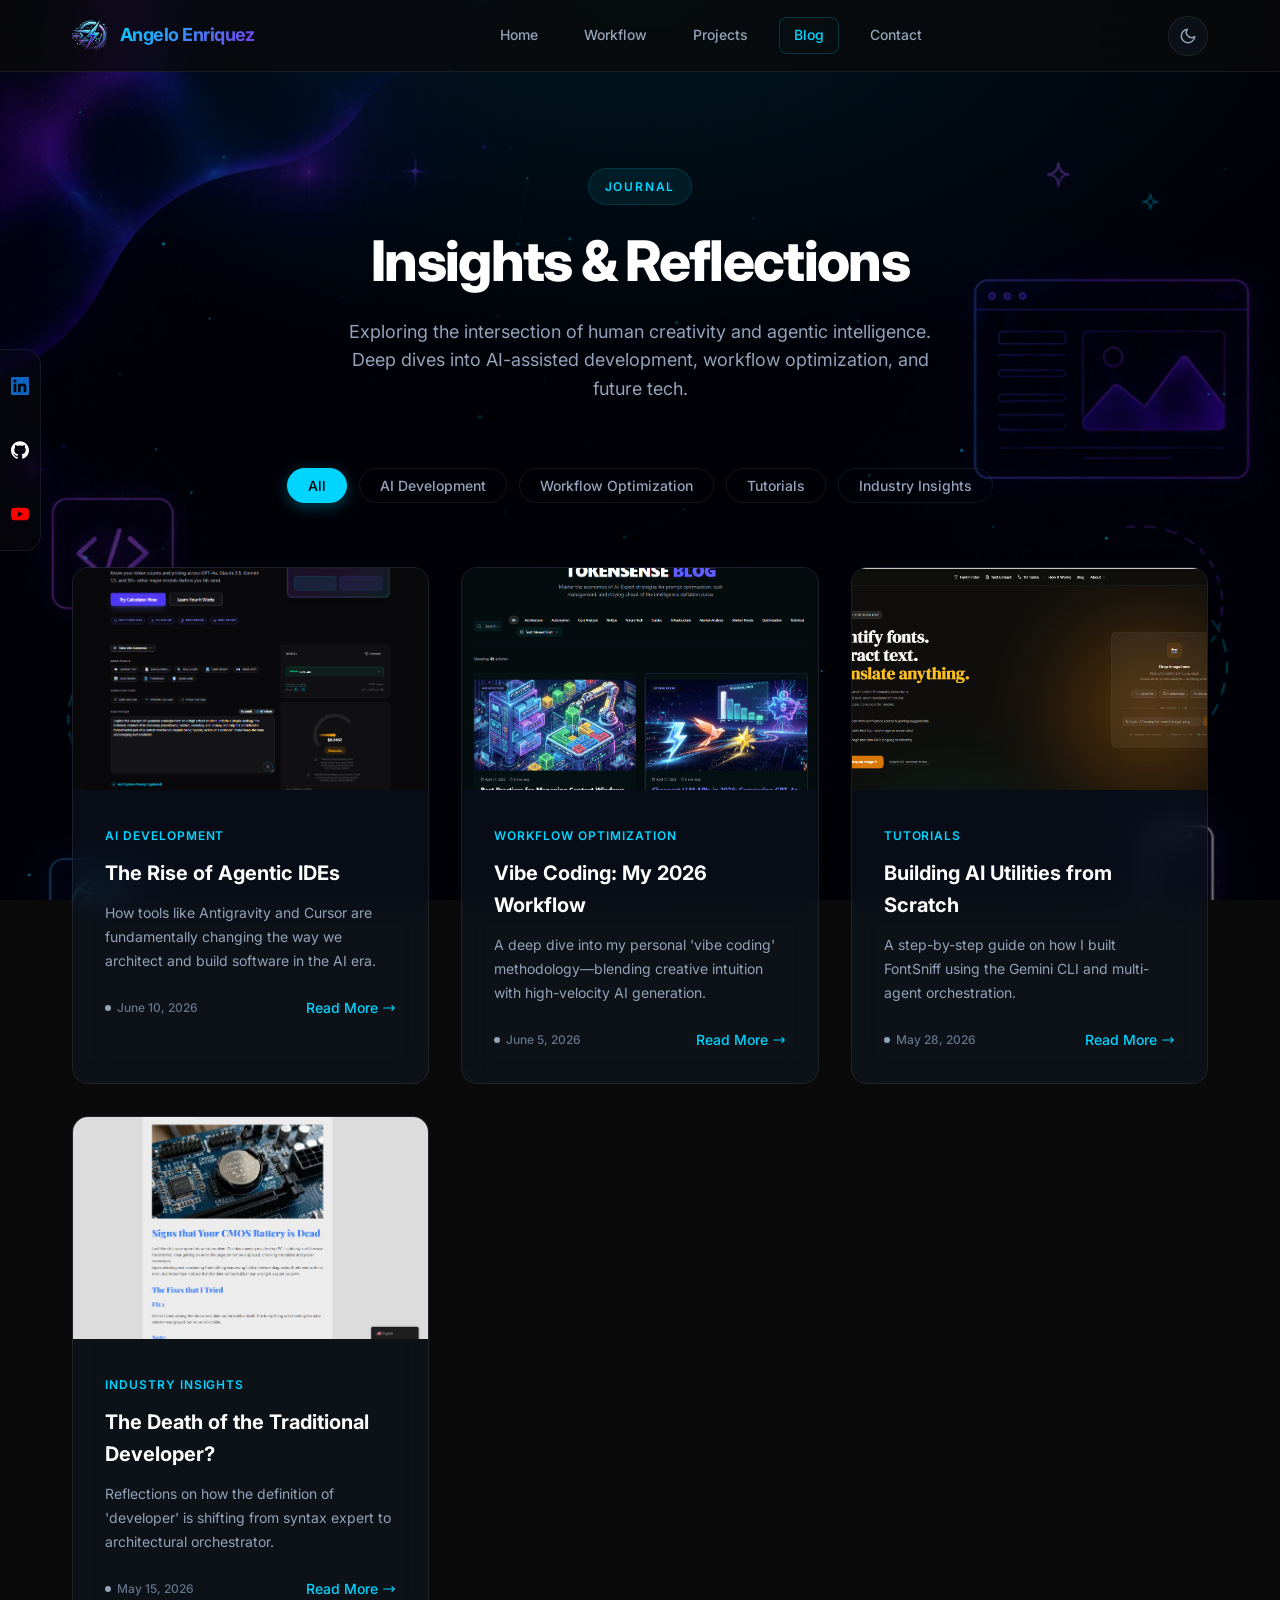
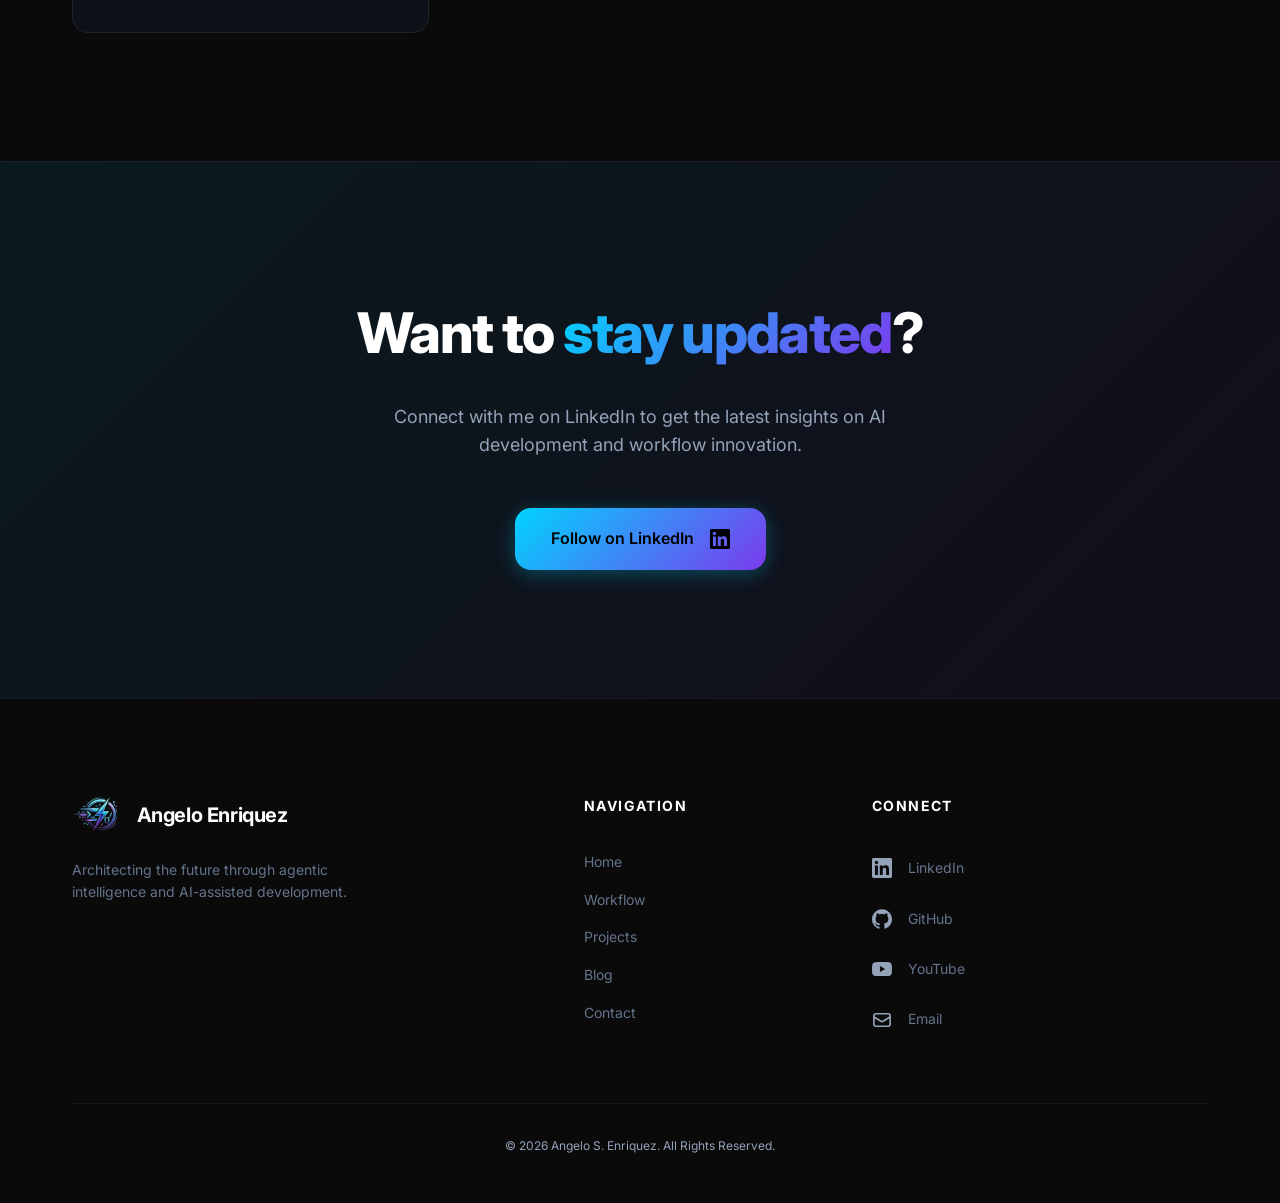
==== commit 56eaac47: "Update the website" ====
--- a/blog.html
+++ b/blog.html
@@ -14,6 +14,10 @@
 </head>
 <body>
 
+  <!-- Parallax Background -->
+  <div id="bg-parallax" aria-hidden="true"></div>
+  <div id="bg-overlay" aria-hidden="true"></div>
+
   <!-- Loading Screen -->
   <div id="loading-screen" class="loading-screen">
     <div class="loader-ring"></div>
@@ -50,7 +54,7 @@
   </nav>
 
   <!-- Social Navigation Bar -->
-  <div class="social-nav reveal">
+  <div class="social-nav">
     <div class="social-nav-inner">
       <div class="social-nav-list">
         <a href="https://www.linkedin.com/in/angelo-s-enriquez-aug2022/" class="social-nav-item" target="_blank" rel="noopener noreferrer">
@@ -97,7 +101,7 @@
         <!-- Post 1: AI Development -->
         <article class="project-card reveal" data-category="ai">
           <div class="project-card-image">
-            <img src="Assets/Projects imagaes/tokensense-ai_v1_5.png" alt="AI Agent Workflow">
+            <img src="Assets/Projects images/tokensense-ai_v1_5.png" alt="AI Agent Workflow">
             <div class="project-card-overlay">
               <a href="#" class="btn btn--primary">Read Article</a>
             </div>
@@ -119,7 +123,7 @@
         <!-- Post 2: Workflow -->
         <article class="project-card reveal reveal-delay-1" data-category="workflow">
           <div class="project-card-image">
-            <img src="Assets/Projects imagaes/TOKENSENSE-BLOG.png" alt="Workflow automation">
+            <img src="Assets/Projects images/TOKENSENSE-BLOG.png" alt="Workflow automation">
             <div class="project-card-overlay">
               <a href="#" class="btn btn--primary">Read Article</a>
             </div>
@@ -141,7 +145,7 @@
         <!-- Post 3: Tutorials -->
         <article class="project-card reveal reveal-delay-2" data-category="tutorials">
           <div class="project-card-image">
-            <img src="Assets/Projects imagaes/fontsniff image thumb.png" alt="Tutorial thumbnail">
+            <img src="Assets/Projects images/fontsniff image thumb.png" alt="Tutorial thumbnail">
             <div class="project-card-overlay">
               <a href="#" class="btn btn--primary">Read Article</a>
             </div>
@@ -163,7 +167,7 @@
         <!-- Post 4: Insights -->
         <article class="project-card reveal reveal-delay-3" data-category="insights">
           <div class="project-card-image">
-            <img src="Assets/Projects imagaes/ayospc blog.png" alt="Tech landscape">
+            <img src="Assets/Projects images/ayospc blog.png" alt="Tech landscape">
             <div class="project-card-overlay">
               <a href="#" class="btn btn--primary">Read Article</a>
             </div>
--- a/css/styles.css
+++ b/css/styles.css
@@ -198,6 +198,34 @@
   pointer-events: none;
 }
 
+/* --- Parallax Background --- */
+#bg-parallax {
+  position: fixed;
+  top: 0;
+  left: 0;
+  width: 100%;
+  height: 100vh;
+  z-index: -2;
+  background-image: url("../Assets/website graphics/angelo enriquez portfolio website banner 9 - 16 aspect ratio.png");
+  background-size: cover;
+  background-position: center 0%;
+  background-repeat: no-repeat;
+  will-change: background-position;
+  pointer-events: none;
+}
+
+#bg-overlay {
+  position: fixed;
+  inset: 0;
+  z-index: -1;
+  background: rgba(0, 0, 0, 0.55);
+  pointer-events: none;
+}
+
+[data-theme="light"] #bg-overlay {
+  background: rgba(255, 255, 255, 0.5);
+}
+
 /* --- Container --- */
 .container {
   width: 100%;
@@ -435,40 +463,40 @@
   }
 }
 
-/* --- Social Navigation Bar --- */
+/* --- Social Floating Sidebar --- */
 .social-nav {
   position: fixed;
-  top: var(--nav-height);
   left: 0;
-  right: 0;
-  height: 40px;
-  background: rgba(10, 10, 10, 0.5);
-  backdrop-filter: blur(10px);
-  -webkit-backdrop-filter: blur(10px);
-  border-bottom: 1px solid var(--glass-border);
+  top: 50%;
+  transform: translateY(-50%);
   z-index: 999;
   display: flex;
   align-items: center;
   justify-content: center;
+  padding: var(--space-md) 0;
+  background: rgba(10, 10, 10, 0.4);
+  backdrop-filter: blur(12px);
+  -webkit-backdrop-filter: blur(12px);
+  border: 1px solid var(--glass-border);
+  border-left: none;
+  border-radius: 0 var(--border-radius-lg) var(--border-radius-lg) 0;
   transition: var(--transition-base);
 }
 
 [data-theme="light"] .social-nav {
-  background: rgba(248, 250, 252, 0.6);
+  background: rgba(248, 250, 252, 0.5);
 }
 
 .social-nav-inner {
   display: flex;
   align-items: center;
   justify-content: center;
-  width: 100%;
-  max-width: var(--container-max);
-  padding: 0 var(--space-xl);
 }
 
 .social-nav-list {
   display: flex;
-  gap: var(--space-xl);
+  flex-direction: column;
+  gap: var(--space-lg);
   list-style: none;
   padding: 0;
   margin: 0;
@@ -477,7 +505,9 @@
 .social-nav-item {
   display: flex;
   align-items: center;
-  gap: var(--space-xs);
+  justify-content: center;
+  width: 40px;
+  height: 40px;
   color: var(--text-muted);
   font-size: 11px;
   font-weight: 600;
@@ -485,28 +515,57 @@
   letter-spacing: 0.1em;
   text-decoration: none;
   transition: all var(--transition-fast);
+  border-radius: var(--border-radius-sm);
 }
 
 .social-nav-item:hover {
-  color: var(--accent);
-  transform: translateY(-1px);
+  transform: scale(1.1);
+}
+
+/* Official Brand Colors for Social Navigation */
+.social-nav-item[href*="linkedin.com"] {
+  color: #0a66c2;
+}
+.social-nav-item[href*="linkedin.com"]:hover {
+  color: #00a0dc;
+  filter: drop-shadow(0 0 6px rgba(0, 160, 220, 0.4));
+}
+
+.social-nav-item[href*="github.com"] {
+  color: var(--text-primary);
+}
+[data-theme="light"] .social-nav-item[href*="github.com"] {
+  color: #181717;
+}
+.social-nav-item[href*="github.com"]:hover {
+  color: #ffffff;
+  filter: drop-shadow(0 0 6px rgba(255, 255, 255, 0.4));
+}
+[data-theme="light"] .social-nav-item[href*="github.com"]:hover {
+  color: #000000;
+  filter: drop-shadow(0 0 6px rgba(0, 0, 0, 0.15));
+}
+
+.social-nav-item[href*="youtube.com"] {
+  color: #ff0000;
+}
+.social-nav-item[href*="youtube.com"]:hover {
+  color: #ff3333;
+  filter: drop-shadow(0 0 6px rgba(255, 0, 0, 0.4));
 }
 
 .social-nav-item svg {
-  width: 14px;
-  height: 14px;
-}
-
-@media (max-width: 480px) {
-  .social-nav-item span {
+  width: 18px;
+  height: 18px;
+}
+
+.social-nav-item span {
+  display: none;
+}
+
+@media (max-width: 768px) {
+  .social-nav {
     display: none;
-  }
-  .social-nav-list {
-    gap: var(--space-2xl);
-  }
-  .social-nav-item svg {
-    width: 18px;
-    height: 18px;
   }
 }
 
@@ -518,7 +577,7 @@
 }
 
 .section--first {
-  padding-top: calc(var(--nav-height) + 40px + var(--space-5xl));
+  padding-top: calc(var(--nav-height) + var(--space-5xl));
 }
 
 .section-header {
@@ -563,7 +622,7 @@
   min-height: 100vh;
   display: flex;
   align-items: center;
-  padding-top: calc(var(--nav-height) + 40px);
+  padding-top: calc(var(--nav-height));
   position: relative;
   overflow: hidden;
 }
@@ -1771,7 +1830,7 @@
 
 /* --- Page Header --- */
 .page-header {
-  padding-top: calc(var(--nav-height) + 40px + var(--space-4xl));
+  padding-top: calc(var(--nav-height) + var(--space-4xl));
   padding-bottom: var(--space-3xl);
   text-align: center;
   position: relative;
@@ -1831,54 +1890,34 @@
 /* --- Back to Top --- */
 .back-to-top {
   position: fixed;
-  bottom: 30px;
-  right: 30px;
-  width: 46px;
-  height: 46px;
-  background: var(--accent);
-  color: #000;
-  border: none;
-  border-radius: var(--border-radius-full);
+  bottom: 2rem;
+  right: 2rem;
+  width: 44px;
+  height: 44px;
+  border-radius: 50%;
+  background: var(--card-bg);
+  border: 1px solid var(--border-color);
   display: flex;
   align-items: center;
   justify-content: center;
   cursor: pointer;
-  z-index: 99;
   opacity: 0;
-  visibility: hidden;
-  transform: translateY(20px);
-  transition: all var(--transition-base);
-  box-shadow: 0 8px 25px rgba(var(--accent-rgb), 0.4);
-}
-
-[data-theme="light"] .back-to-top {
-  color: #fff;
+  pointer-events: none;
+  transform: translateY(10px);
+  transition: opacity 0.3s, transform 0.3s, border-color 0.2s;
+  z-index: 999;
+  color: var(--text-primary);
 }
 
 .back-to-top.visible {
   opacity: 1;
-  visibility: visible;
+  pointer-events: auto;
   transform: translateY(0);
 }
 
 .back-to-top:hover {
-  background: var(--text-bright);
-  transform: translateY(-5px);
-  box-shadow: 0 12px 30px rgba(var(--accent-rgb), 0.5);
-}
-
-.back-to-top svg {
-  width: 22px;
-  height: 22px;
-}
-
-@media (max-width: 640px) {
-  .back-to-top {
-    bottom: 20px;
-    right: 20px;
-    width: 40px;
-    height: 40px;
-  }
+  border-color: var(--accent);
+  color: var(--accent);
 }
 
 /* --- Scrollbar --- */
@@ -2101,3 +2140,244 @@
   from { opacity: 0; transform: translateY(10px); }
   to { opacity: 1; transform: translateY(0); }
 }
+
+/* --- Inline Link --- */
+.inline-link {
+  color: var(--accent);
+  text-decoration: underline;
+  text-underline-offset: 3px;
+}
+.inline-link:hover {
+  opacity: 0.8;
+}
+
+/* --- Skip Navigation --- */
+.skip-nav {
+  position: absolute;
+  top: -100%;
+  left: 1rem;
+  background: var(--accent);
+  color: #fff;
+  padding: 0.5rem 1rem;
+  border-radius: 0 0 8px 8px;
+  text-decoration: none;
+  font-size: 0.875rem;
+  font-weight: 600;
+  z-index: 9999;
+  transition: top 0.2s;
+}
+.skip-nav:focus {
+  top: 0;
+}
+
+/* --- Stats Bar --- */
+.stats-bar {
+  padding: var(--space-lg) 0;
+  border-top: 1px solid var(--border-color);
+  border-bottom: 1px solid var(--border-color);
+}
+.stats-grid {
+  display: flex;
+  align-items: center;
+  justify-content: center;
+  gap: 0;
+  flex-wrap: wrap;
+}
+.stat-item {
+  display: flex;
+  flex-direction: column;
+  align-items: center;
+  padding: 0 var(--space-xl);
+  gap: 4px;
+}
+.stat-number {
+  font-size: 2rem;
+  font-weight: 700;
+  color: var(--text-primary);
+  line-height: 1;
+}
+.stat-label {
+  font-size: 0.75rem;
+  color: var(--text-muted);
+  text-transform: uppercase;
+  letter-spacing: 0.08em;
+}
+.stat-divider {
+  width: 1px;
+  height: 40px;
+  background: var(--border-color);
+}
+@media (max-width: 640px) {
+  .stats-grid {
+    gap: var(--space-md);
+  }
+  .stat-divider {
+    display: none;
+  }
+  .stat-item {
+    padding: 0 var(--space-lg);
+  }
+}
+
+/* --- VibeCodePH Section --- */
+.vibecode-section {
+  background: rgba(0,0,0,0.03);
+}
+[data-theme="light"] .vibecode-section {
+  background: rgba(0,0,0,0.02);
+}
+.vibecode-grid {
+  display: grid;
+  grid-template-columns: 1fr 1fr;
+  gap: var(--space-3xl);
+  align-items: center;
+}
+.vibecode-title {
+  font-size: clamp(1.75rem, 3vw, 2.25rem);
+  font-weight: 700;
+  line-height: 1.2;
+  margin-bottom: var(--space-md);
+}
+.vibecode-description {
+  color: var(--text-muted);
+  line-height: 1.7;
+  margin-bottom: var(--space-lg);
+}
+.vibecode-features {
+  list-style: none;
+  padding: 0;
+  margin: 0 0 var(--space-xl);
+  display: flex;
+  flex-direction: column;
+  gap: 10px;
+}
+.vibecode-features li {
+  display: flex;
+  align-items: center;
+  gap: 10px;
+  font-size: 0.9rem;
+  color: var(--text-muted);
+}
+.vibecode-features li svg {
+  color: var(--accent);
+  flex-shrink: 0;
+}
+.vibecode-cta {
+  display: inline-flex;
+  align-items: center;
+  gap: 8px;
+}
+.vibecode-card {
+  background: var(--card-bg);
+  border: 1px solid var(--border-color);
+  border-radius: 16px;
+  padding: var(--space-xl);
+}
+.vibecode-card-header {
+  display: flex;
+  align-items: center;
+  gap: 10px;
+  margin-bottom: var(--space-lg);
+}
+.vibecode-channel-name {
+  font-weight: 700;
+  font-size: 1.1rem;
+}
+.vibecode-latest-label {
+  font-size: 0.7rem;
+  text-transform: uppercase;
+  letter-spacing: 0.1em;
+  color: var(--accent);
+  margin-bottom: 8px;
+  font-weight: 600;
+}
+.vibecode-series-title {
+  font-size: 0.95rem;
+  font-weight: 500;
+  line-height: 1.5;
+  margin-bottom: var(--space-md);
+}
+.vibecode-tags {
+  display: flex;
+  flex-wrap: wrap;
+  gap: 8px;
+}
+.vibecode-tag {
+  font-size: 0.75rem;
+  padding: 4px 10px;
+  border: 1px solid var(--border-color);
+  border-radius: 999px;
+  color: var(--text-muted);
+}
+@media (max-width: 768px) {
+  .vibecode-grid {
+    grid-template-columns: 1fr;
+  }
+  .vibecode-visual {
+    order: -1;
+  }
+}
+
+/* --- Resume Link --- */
+.btn-resume-link {
+  display: inline-flex;
+  align-items: center;
+  gap: 6px;
+  font-size: 0.85rem;
+  color: var(--text-muted);
+  text-decoration: none;
+  padding: 4px 0;
+  border-bottom: 1px dashed var(--border-color);
+  transition: color 0.2s, border-color 0.2s;
+}
+.btn-resume-link:hover {
+  color: var(--text-primary);
+  border-color: var(--text-primary);
+}
+
+/* --- Philosophy Quote Mark --- */
+.philosophy-quote-mark {
+  font-size: 6rem;
+  line-height: 0.6;
+  color: var(--accent);
+  opacity: 0.3;
+  font-family: Georgia, serif;
+  margin-bottom: var(--space-lg);
+  display: block;
+}
+
+/* --- Blog Preview --- */
+.blog-preview-card {
+  display: flex;
+  flex-direction: column;
+  gap: 12px;
+  padding: var(--space-xl);
+  background: var(--card-bg);
+  border: 1px solid var(--border-color);
+  border-radius: 12px;
+  text-decoration: none;
+  transition: border-color 0.2s, transform 0.2s;
+}
+.blog-preview-card:hover {
+  border-color: var(--accent);
+  transform: translateY(-2px);
+}
+.blog-preview-label {
+  font-size: 0.7rem;
+  text-transform: uppercase;
+  letter-spacing: 0.1em;
+  color: var(--accent);
+  font-weight: 600;
+}
+.blog-preview-title {
+  font-size: 1rem;
+  font-weight: 600;
+  color: var(--text-primary);
+  line-height: 1.4;
+  flex: 1;
+}
+.blog-preview-date {
+  font-size: 0.75rem;
+  color: var(--text-muted);
+  margin-top: auto;
+}
